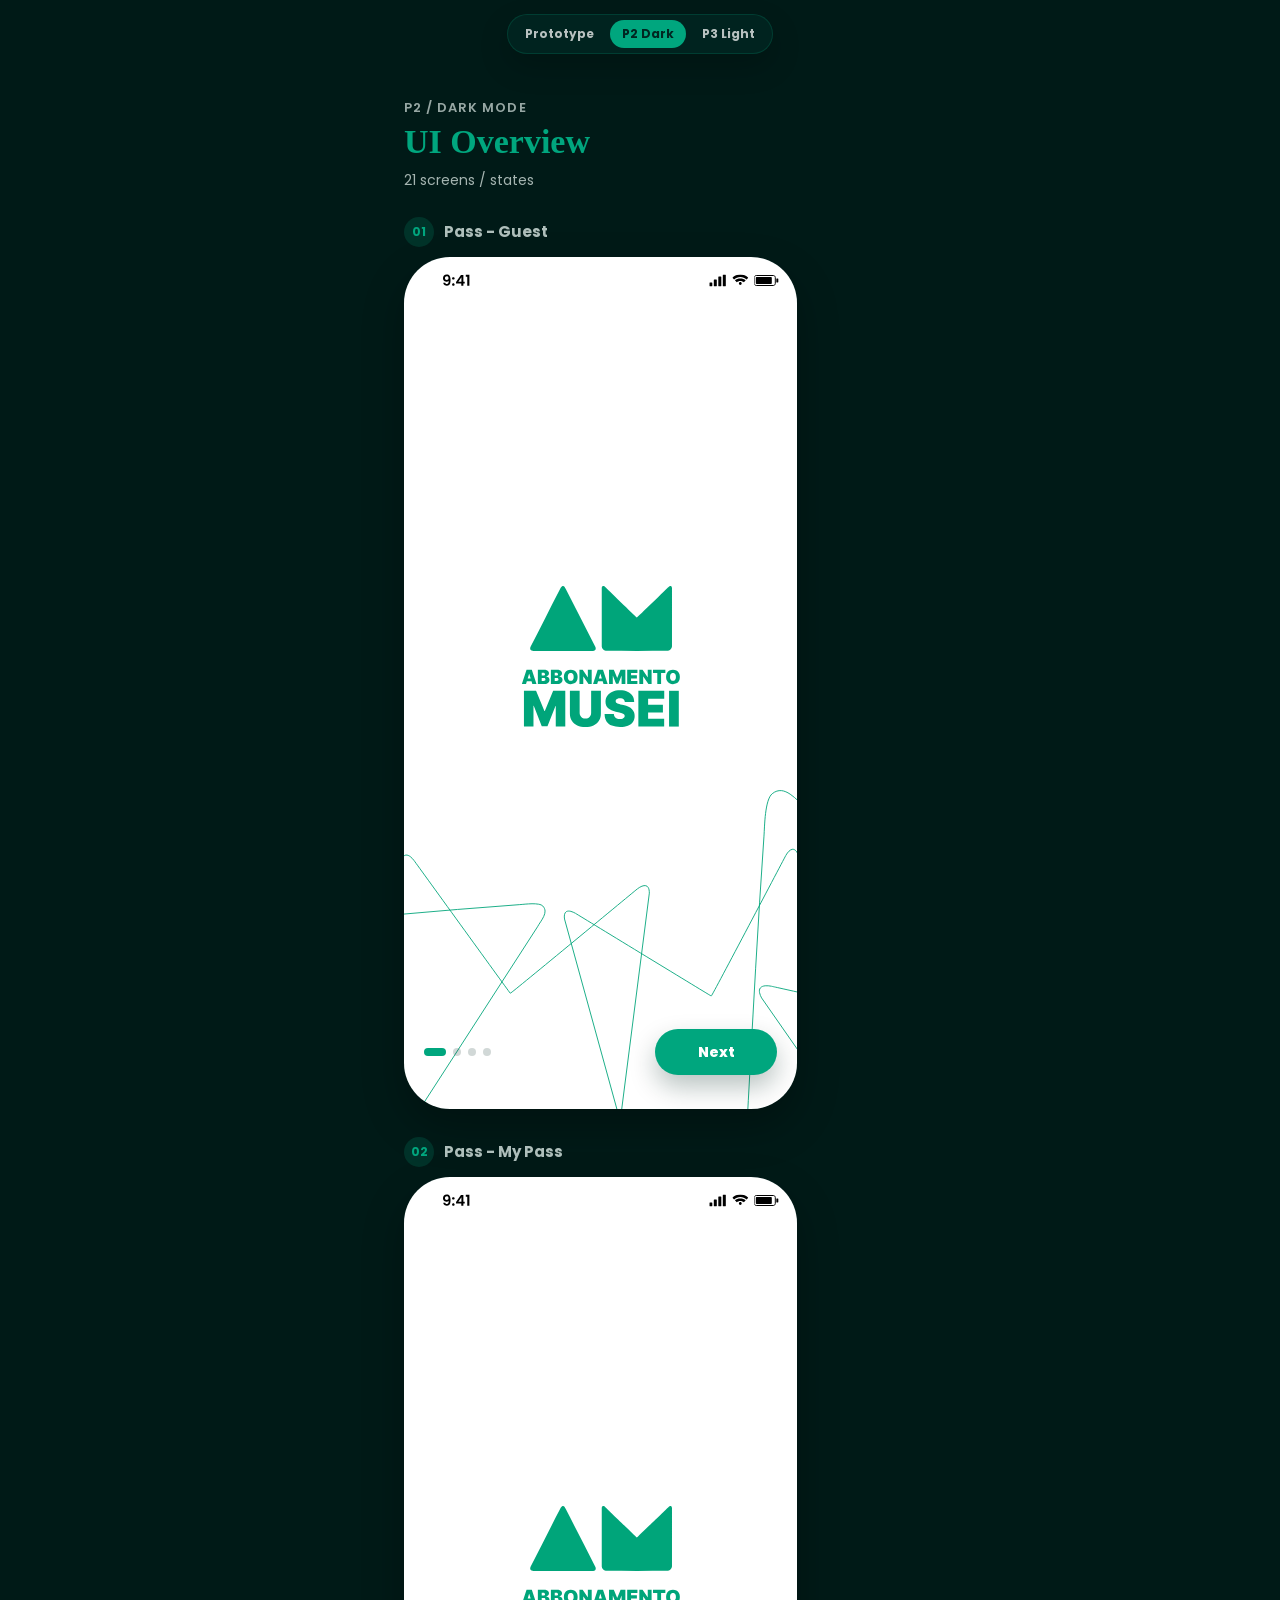
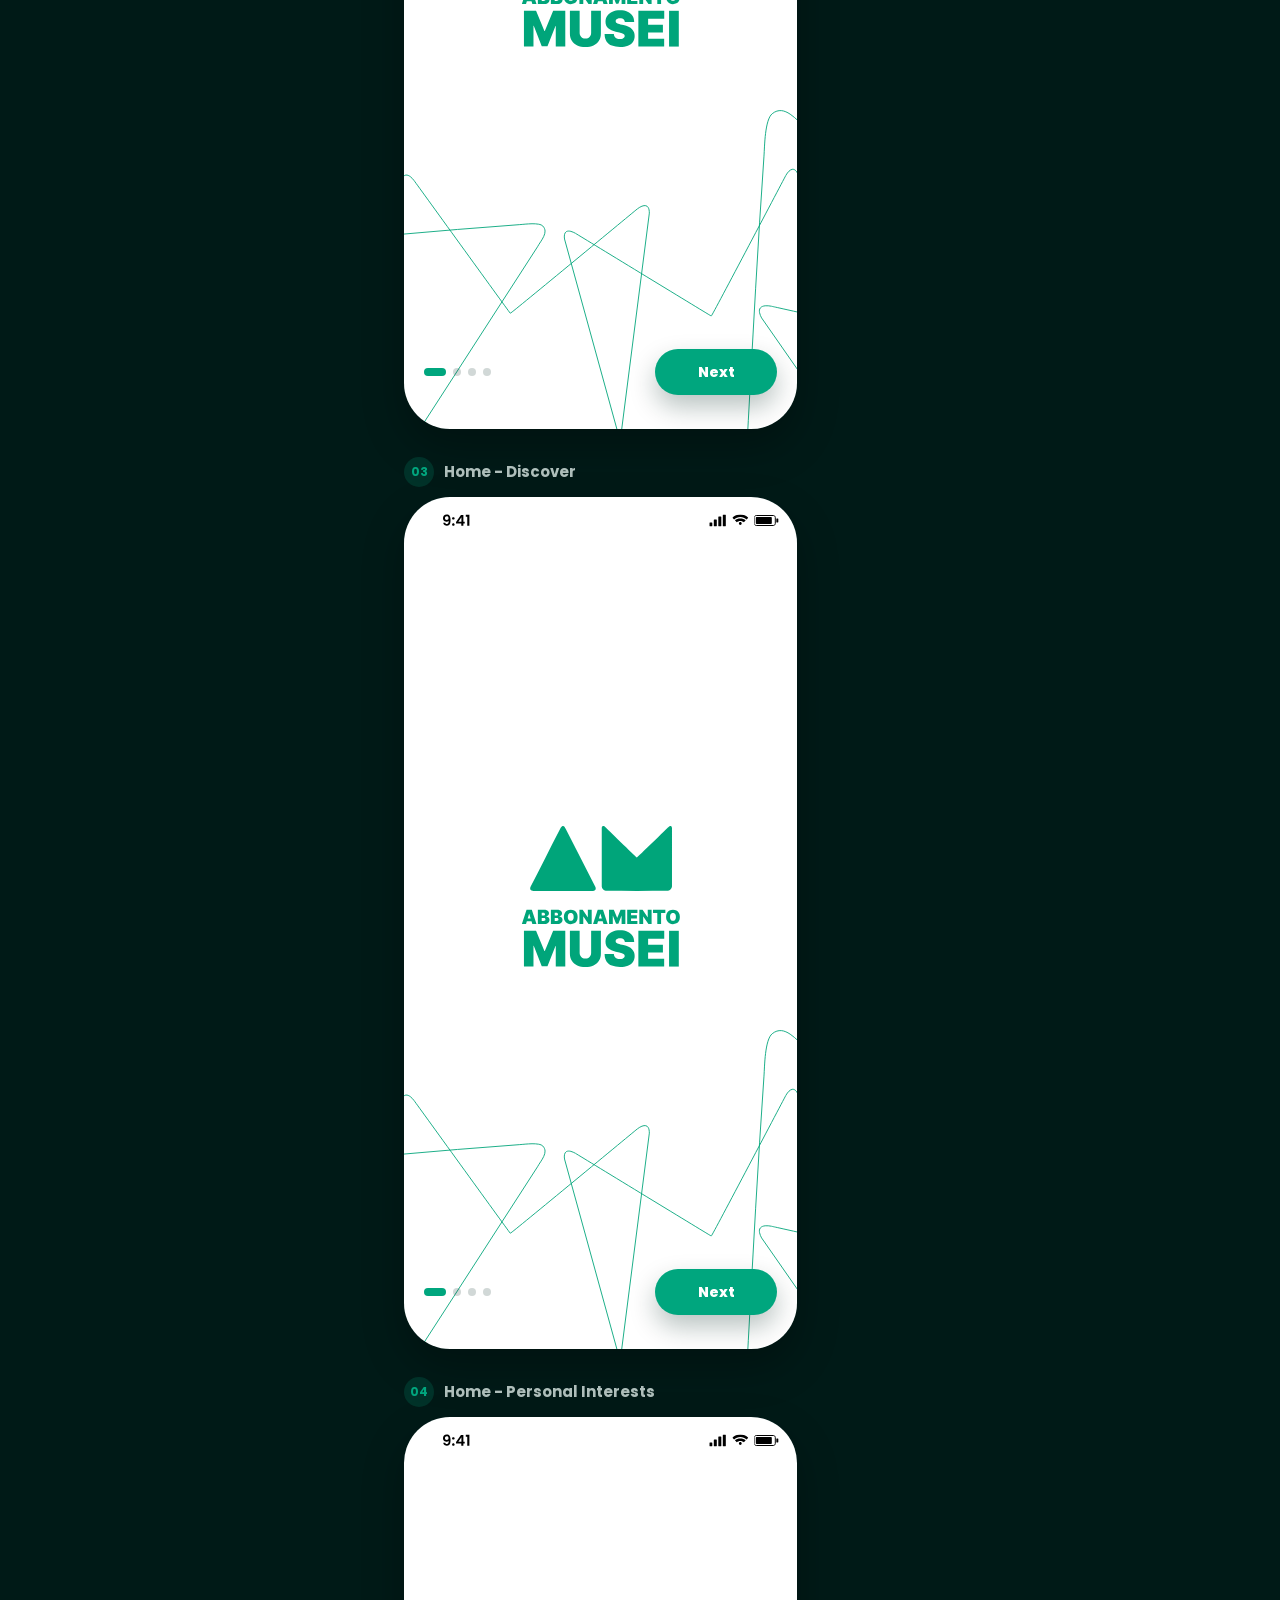
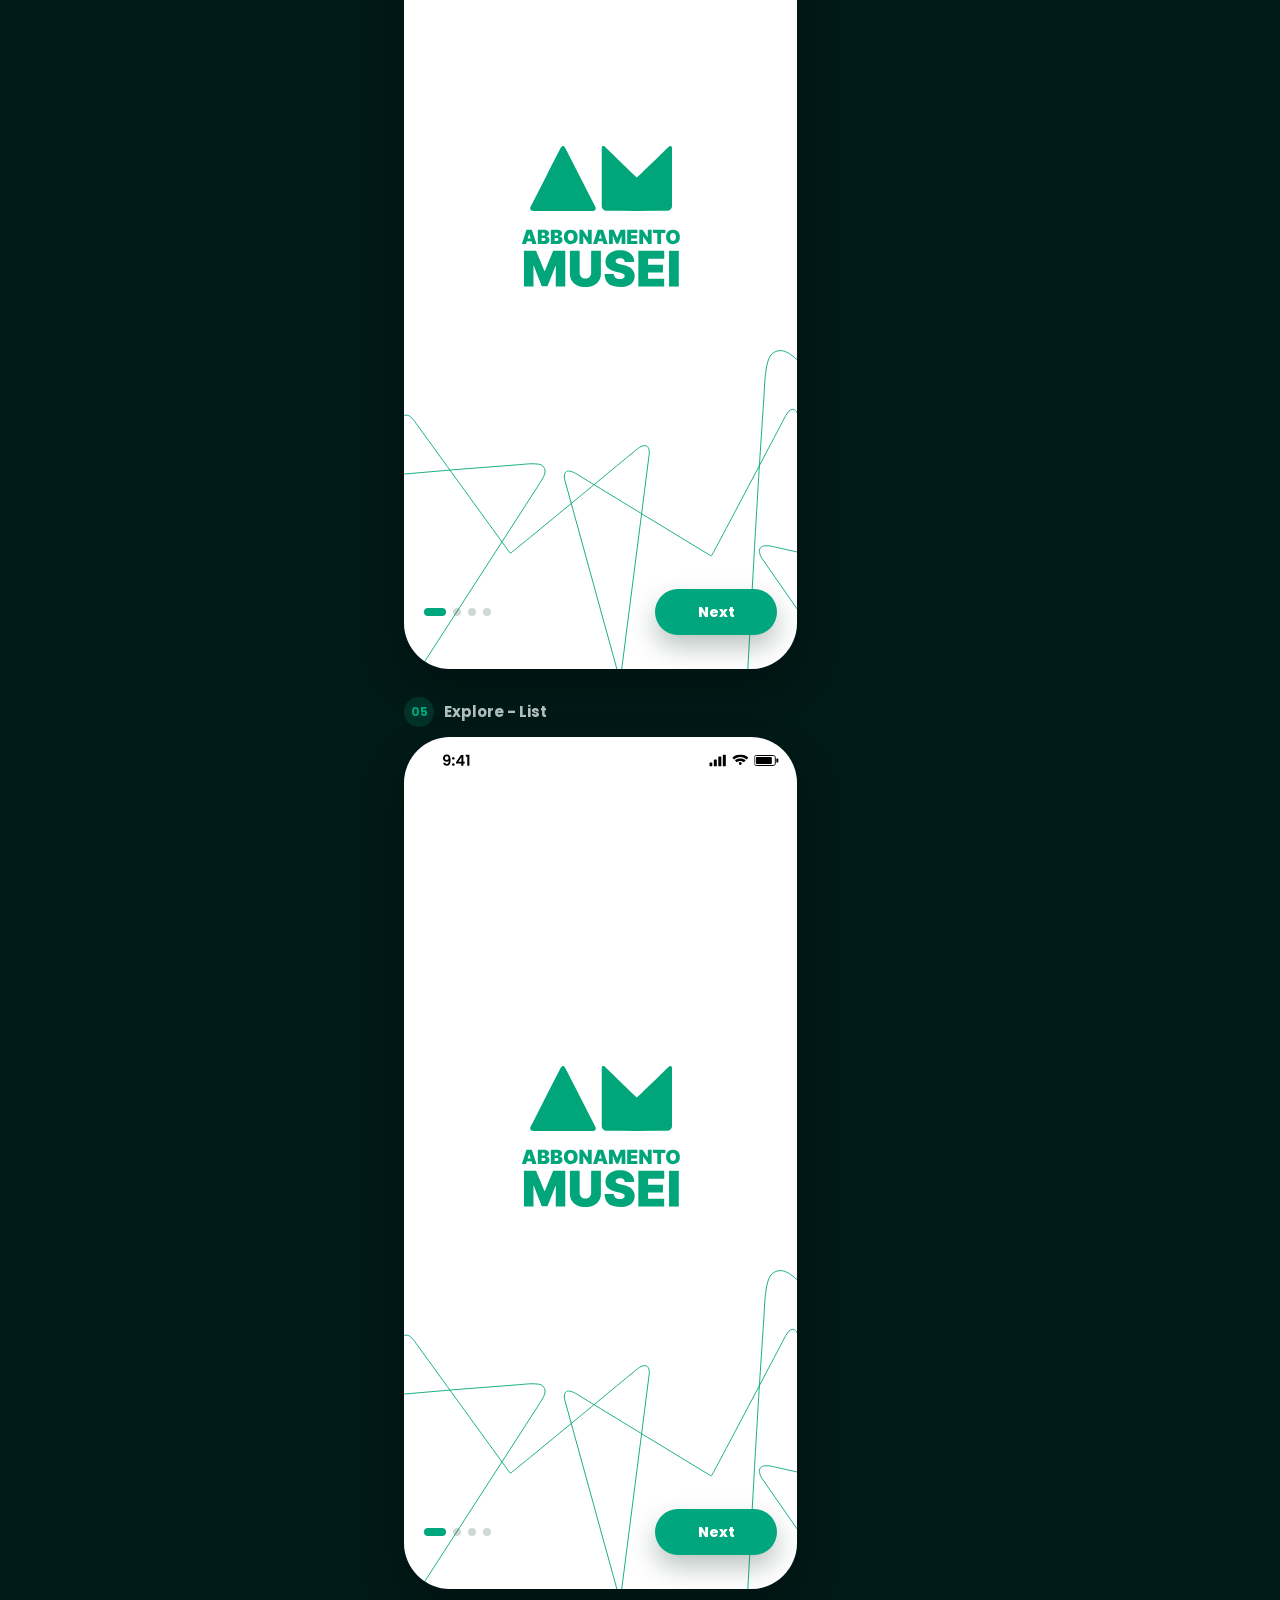
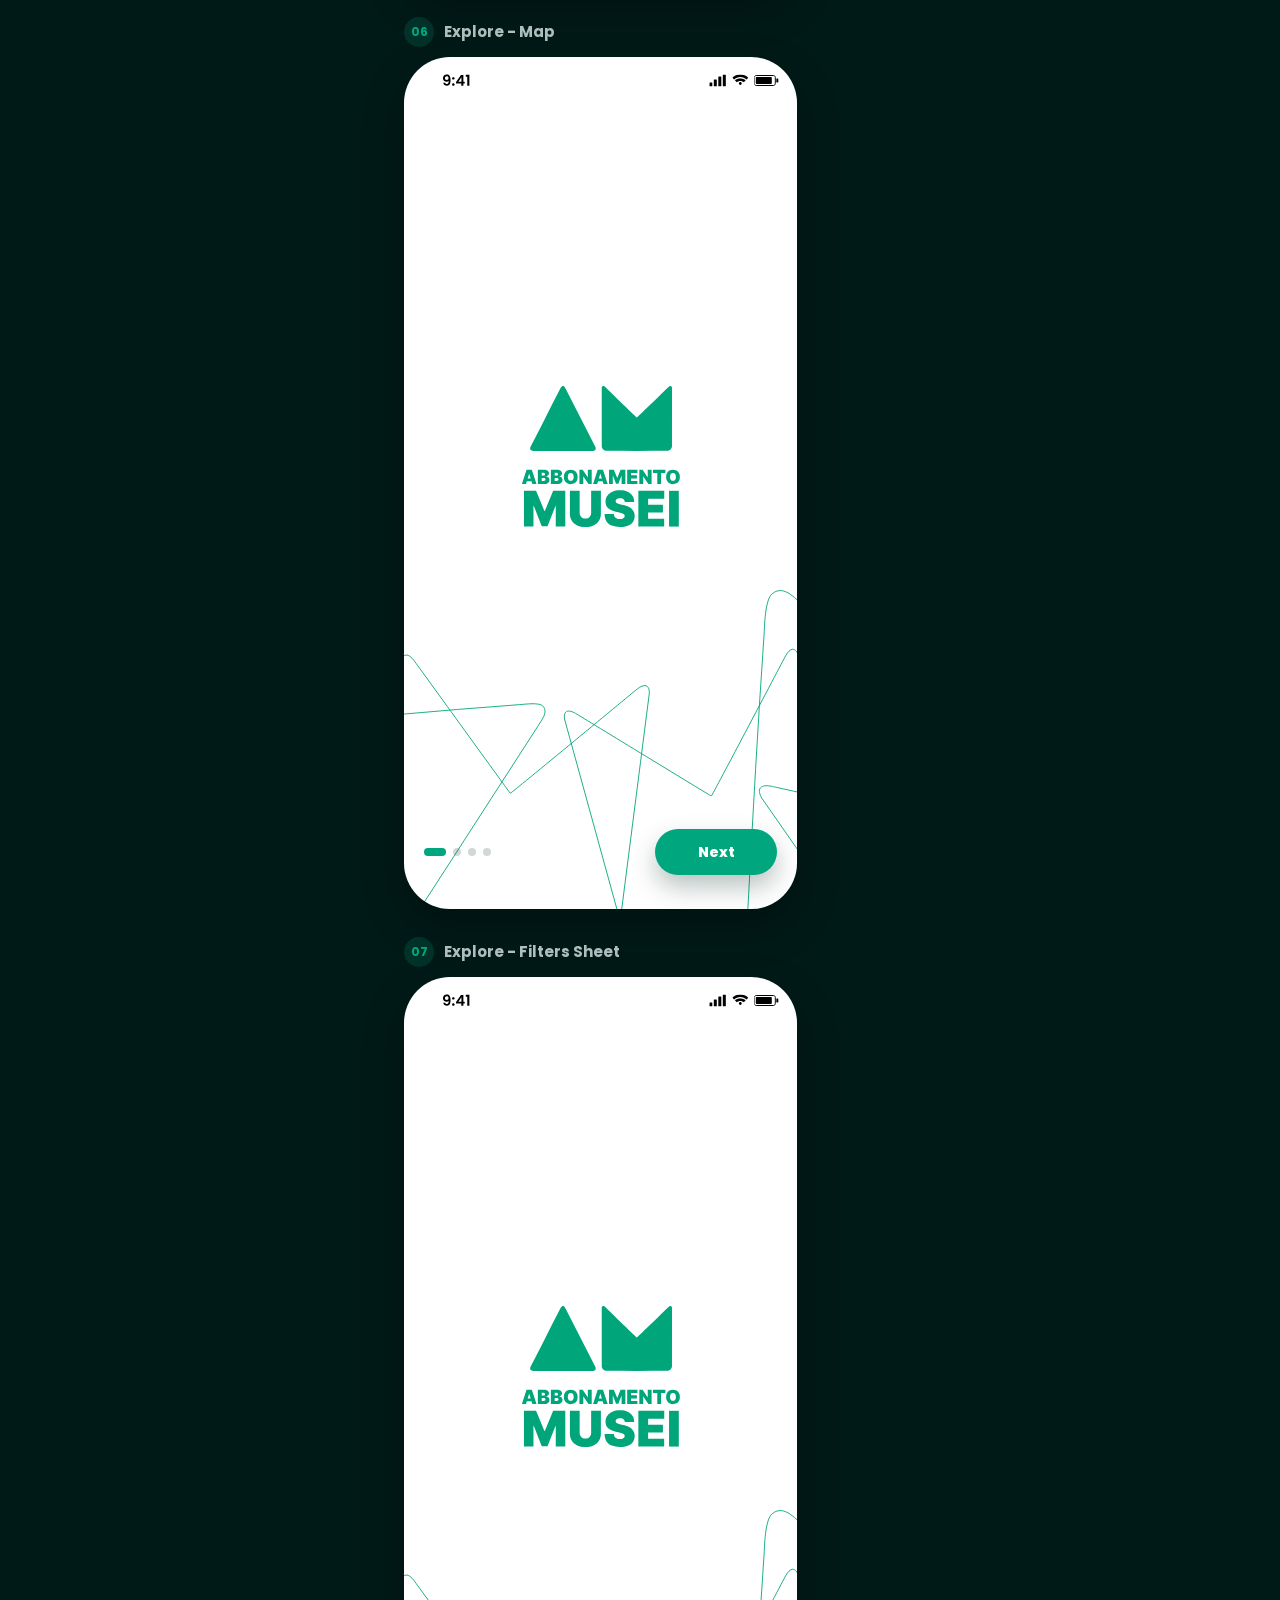
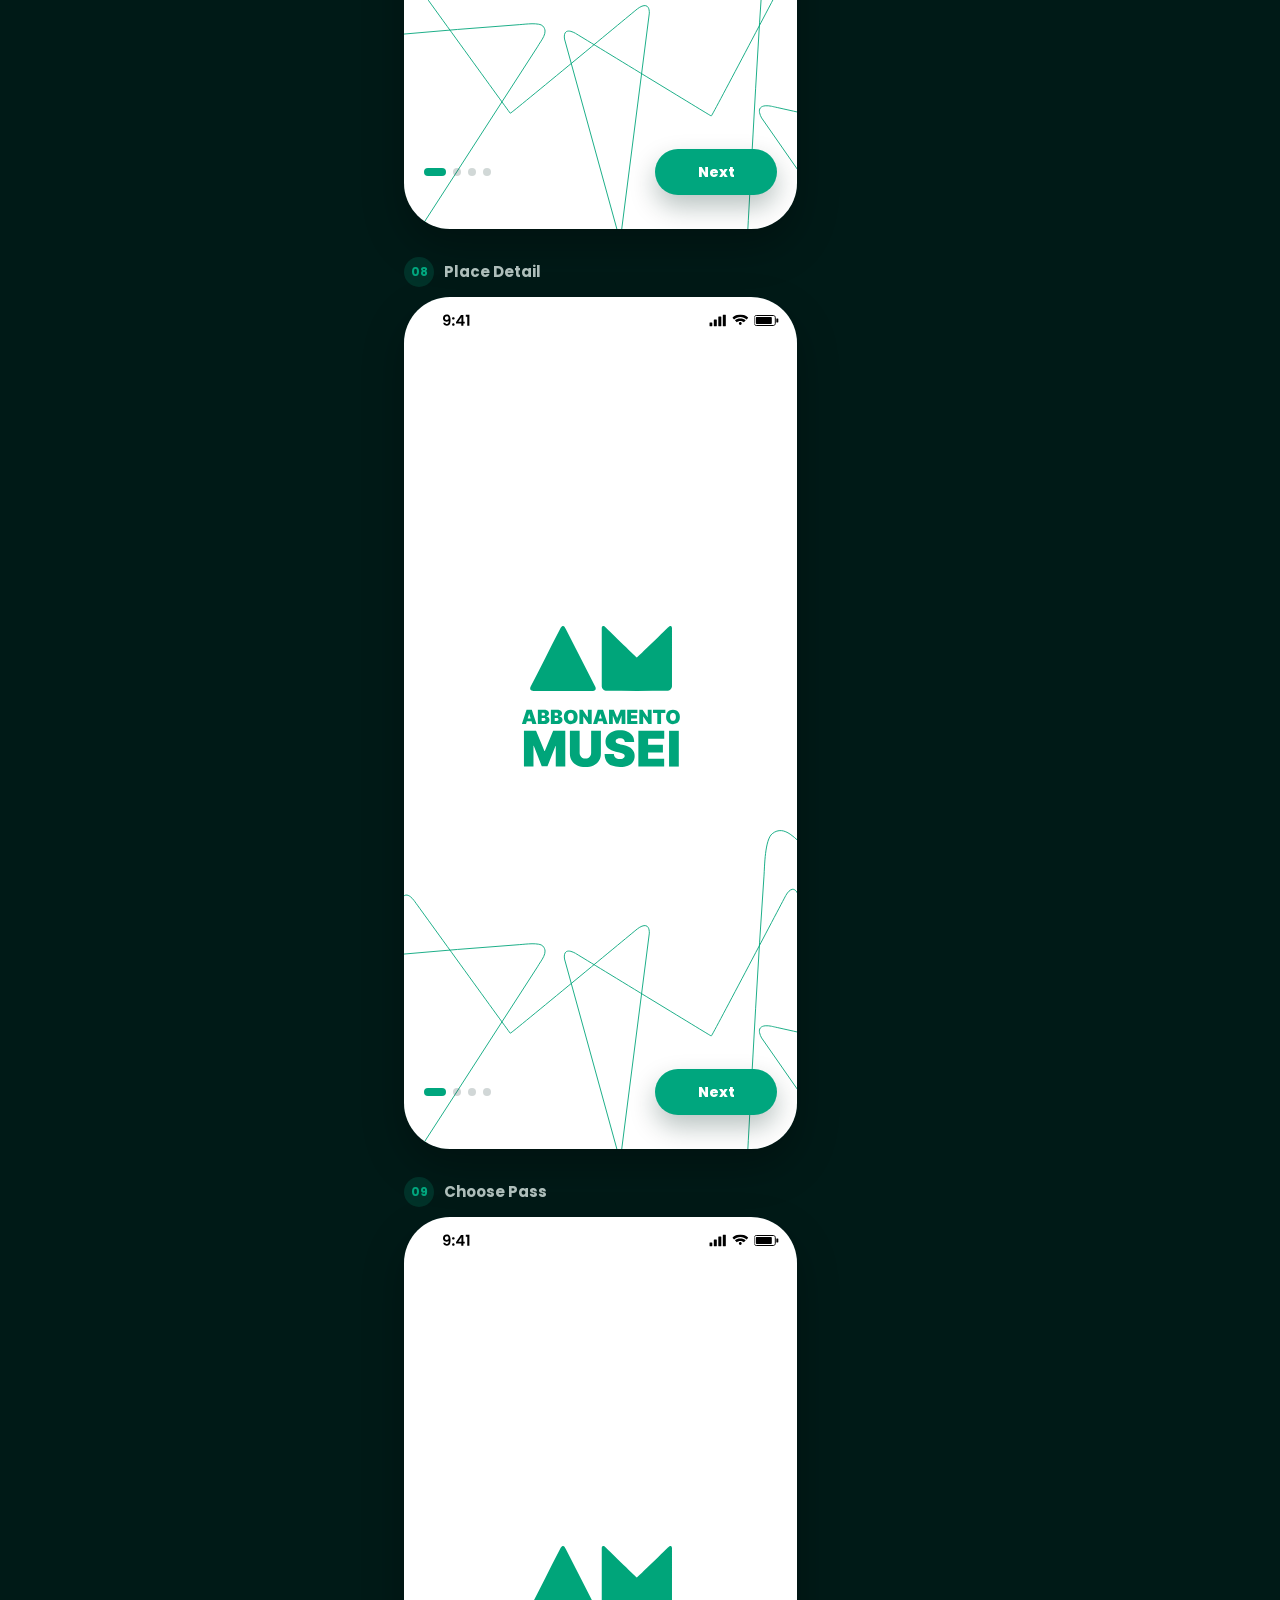
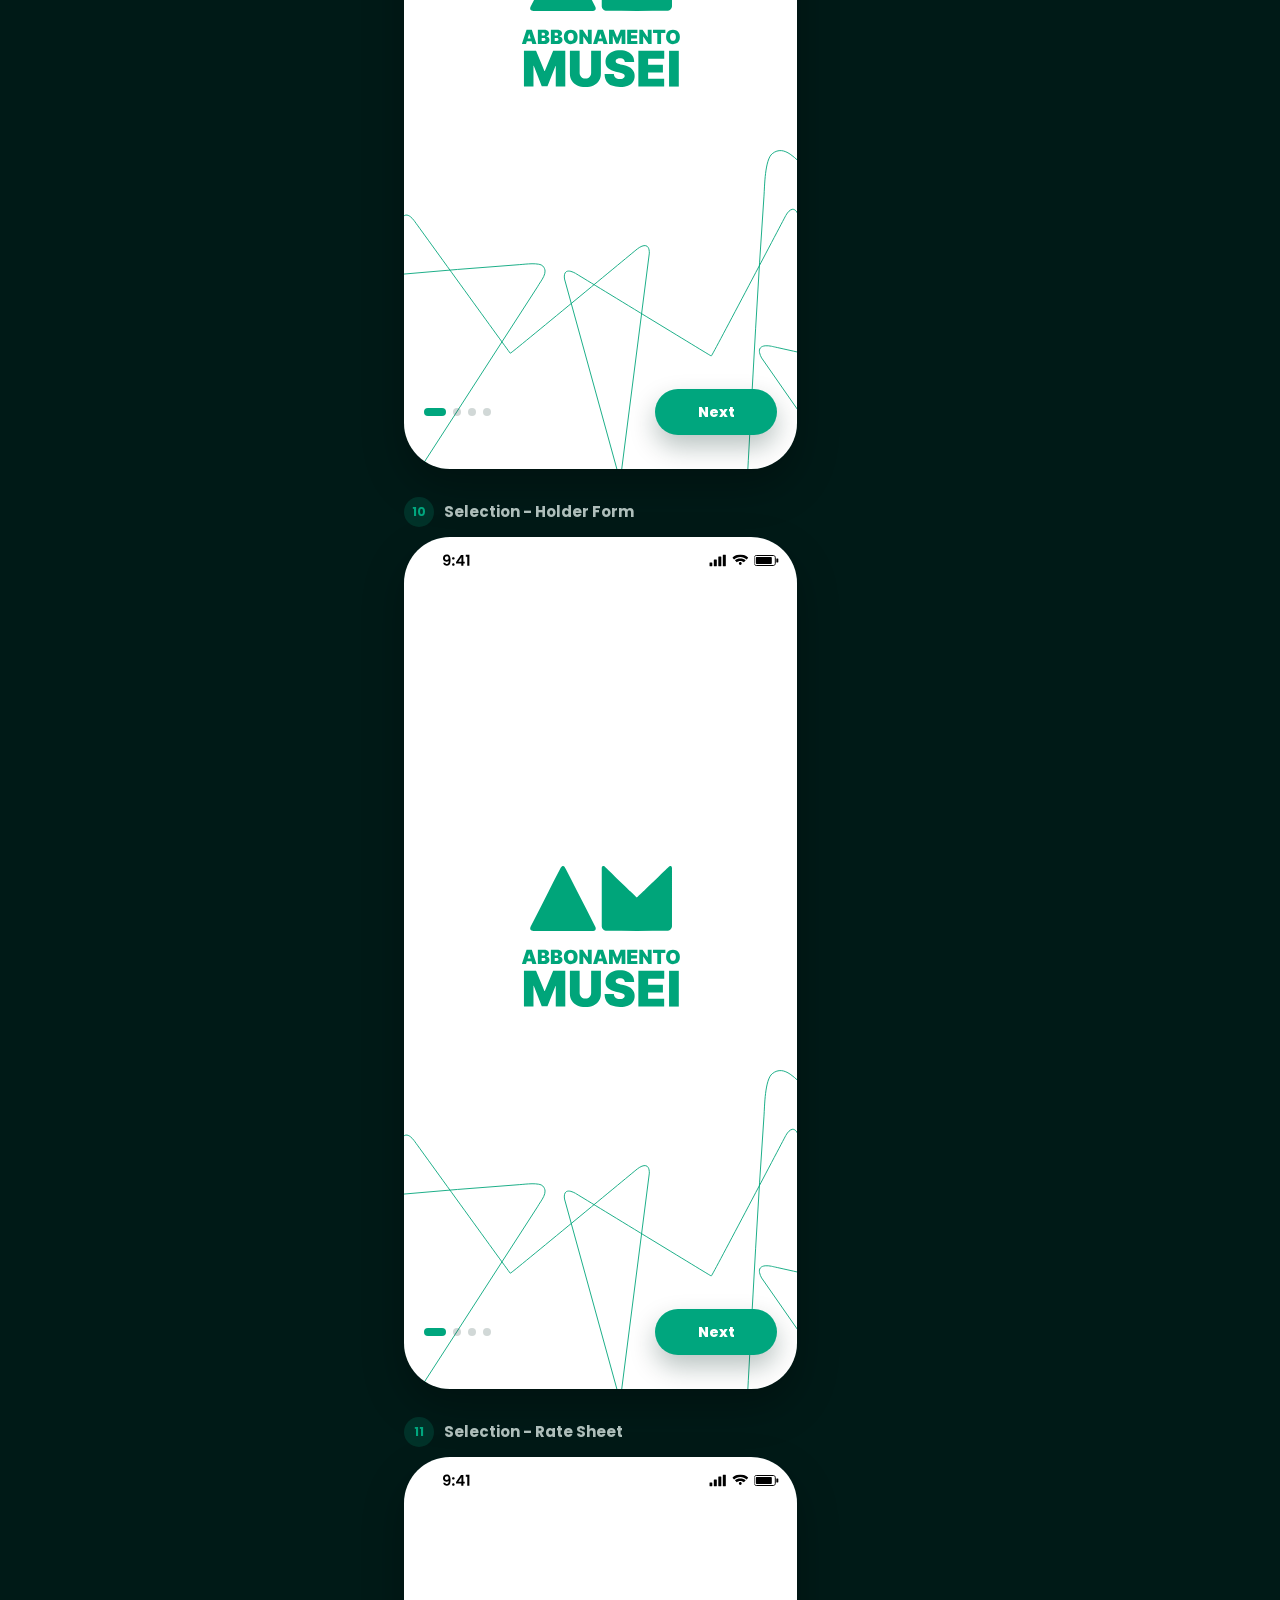
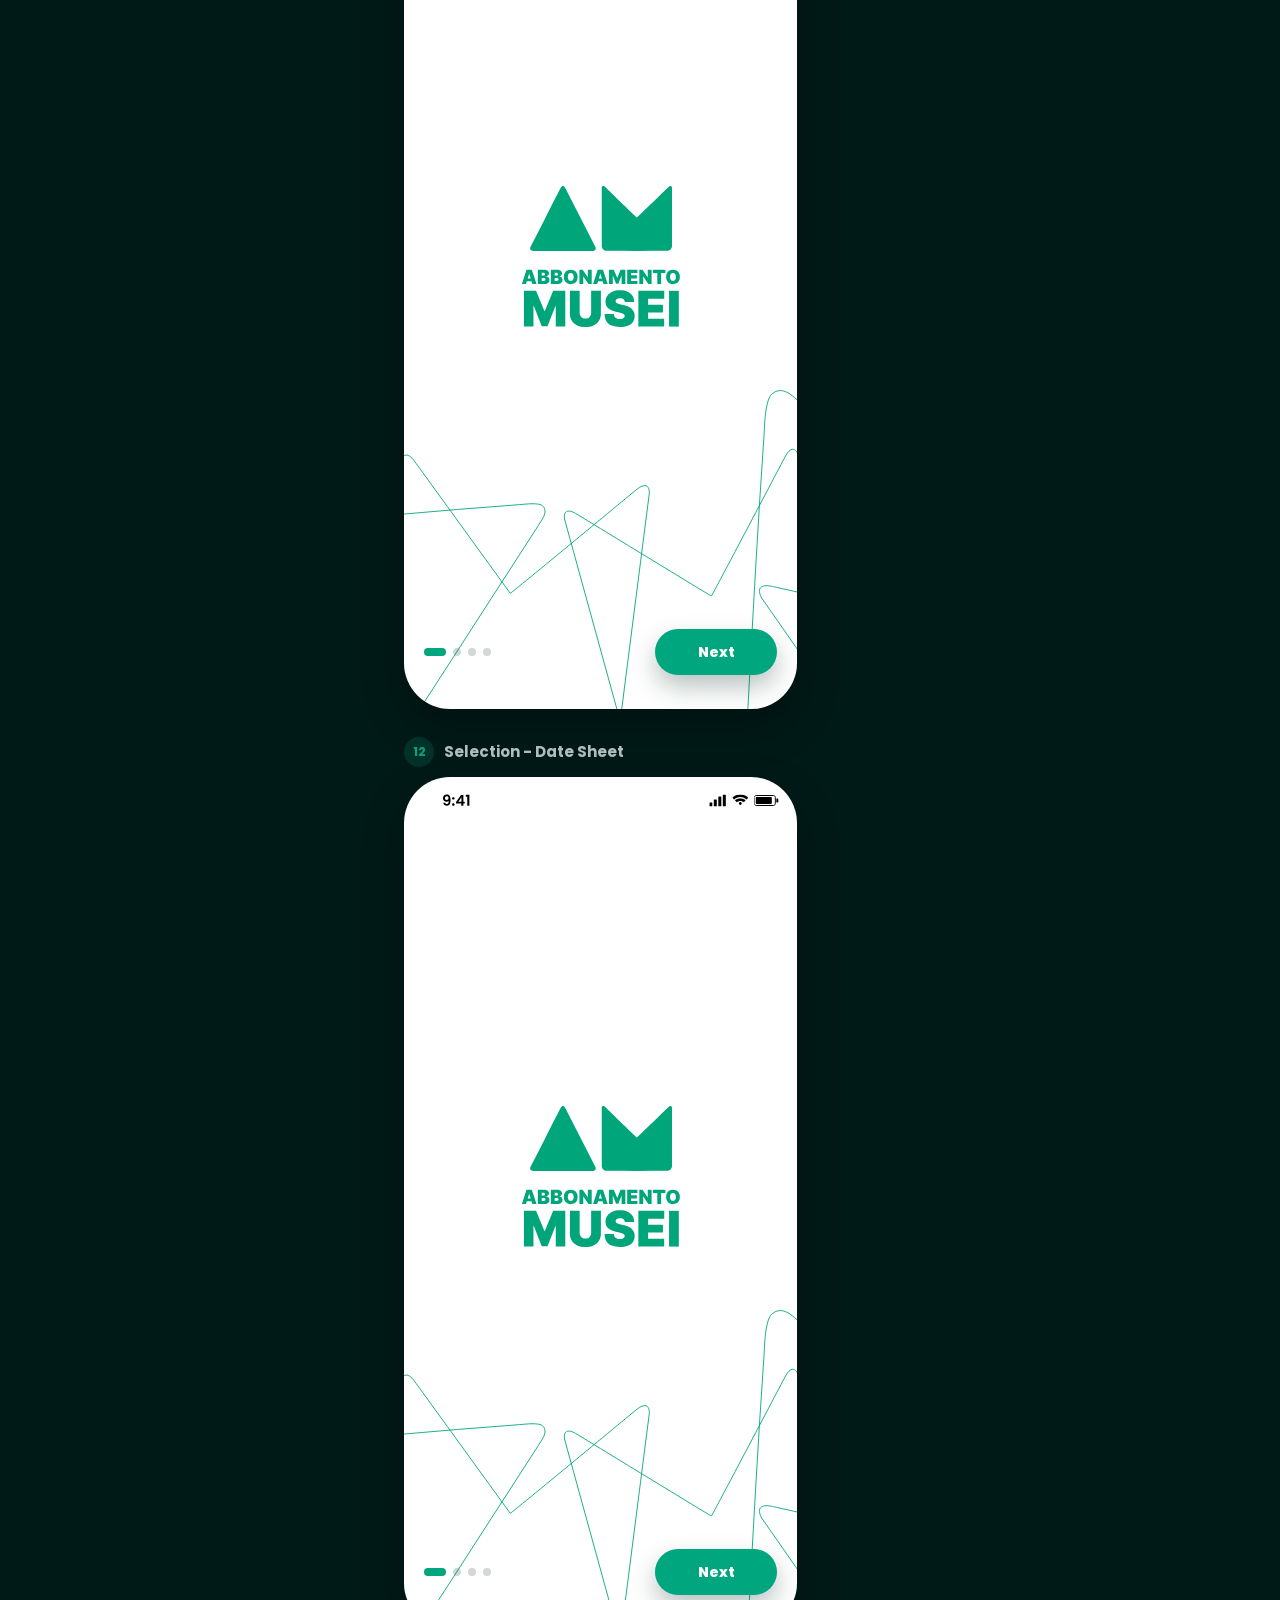
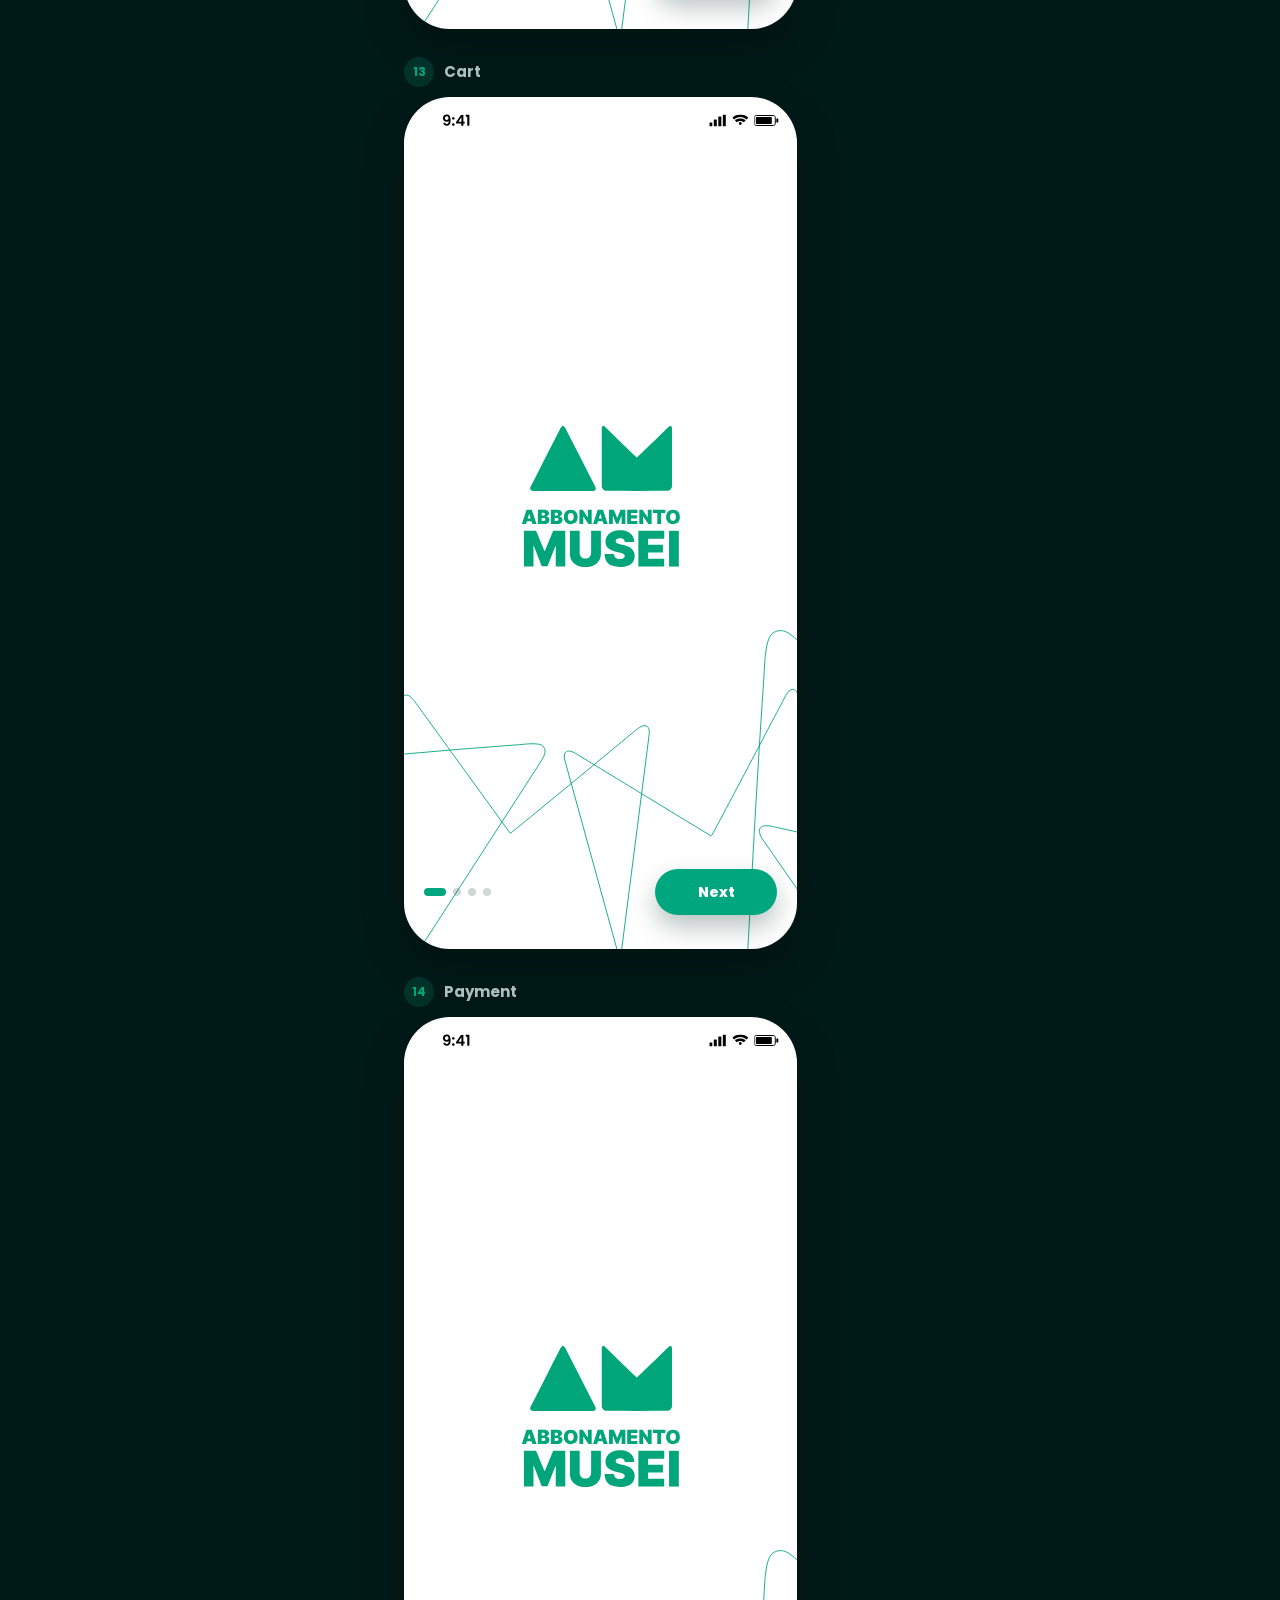
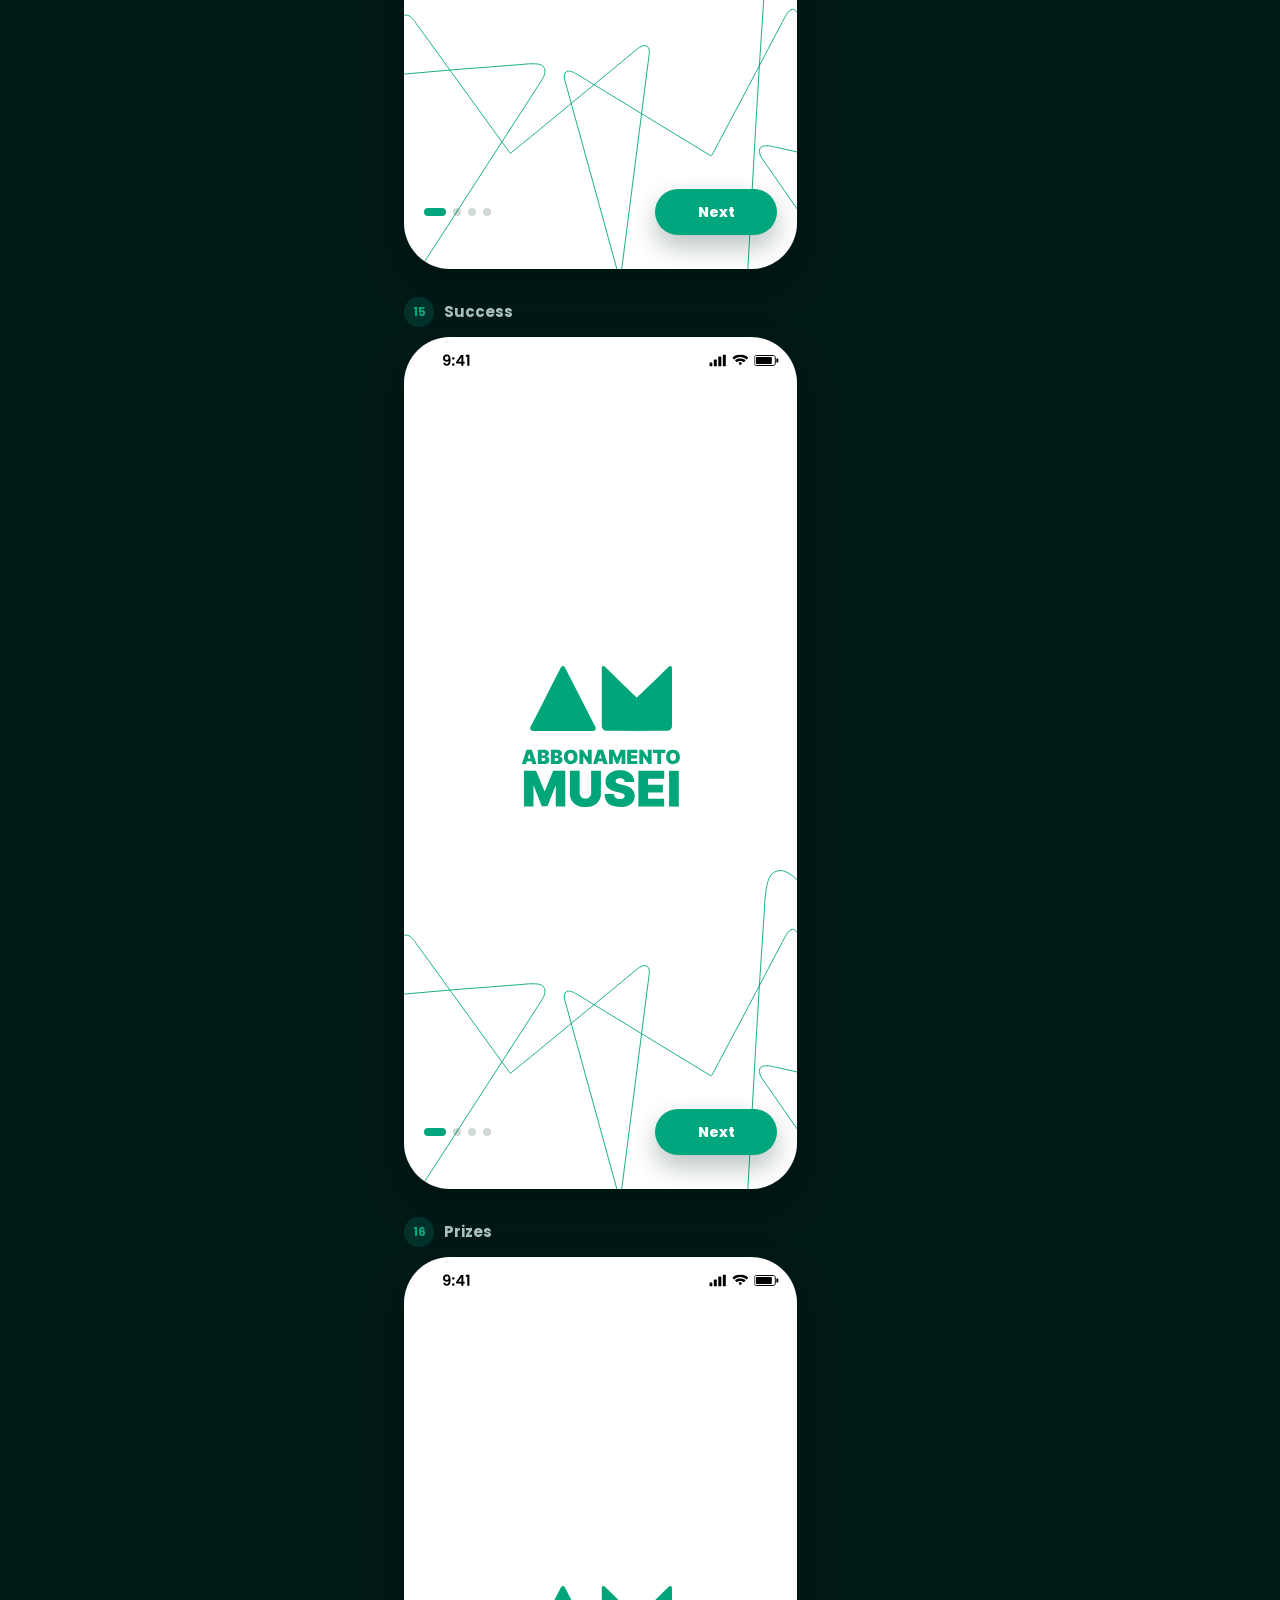
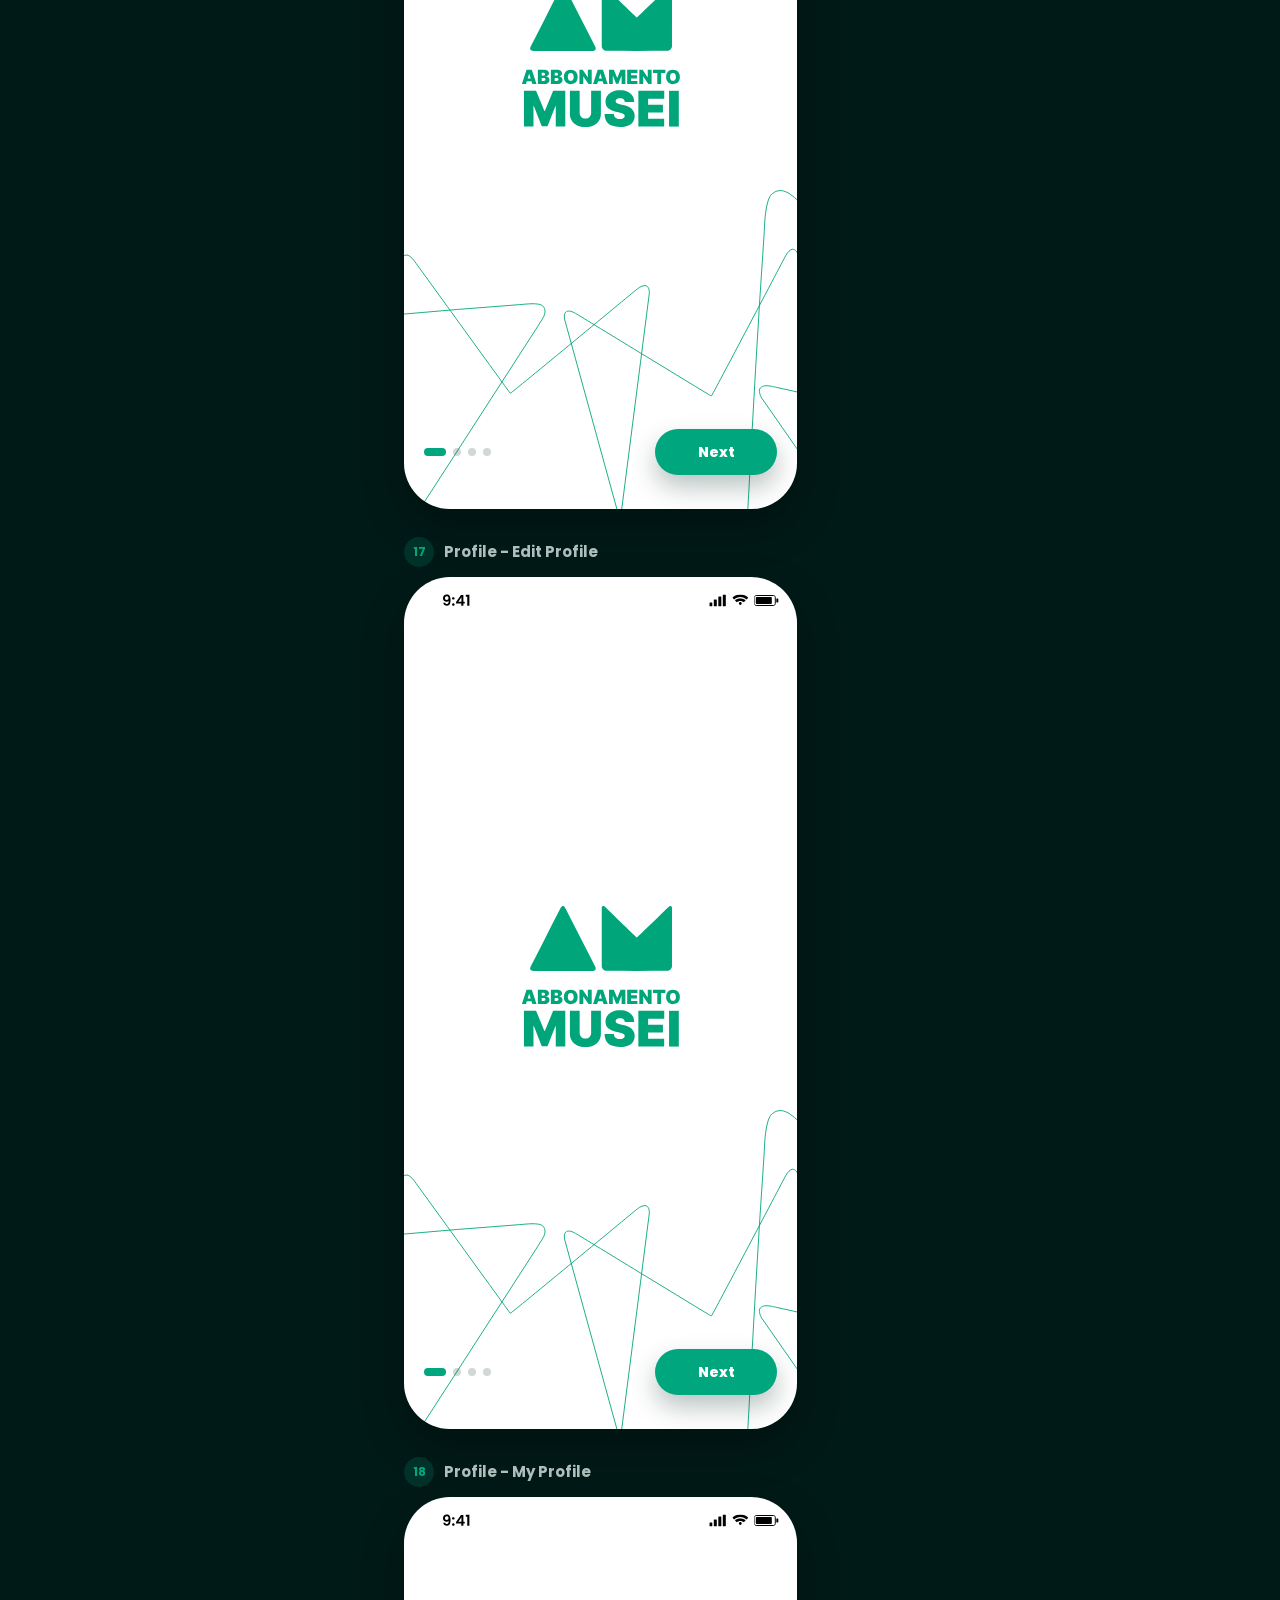
==== p2.html @ 672e9131 "Add Musei UI prototype" ====
<!DOCTYPE html>
<html lang="en">
<head>
  <meta charset="UTF-8" />
  <meta name="viewport" content="width=device-width, initial-scale=1.0" />
  <title>P2 - Dark Mode UI Overview</title>
  <link rel="preconnect" href="https://fonts.googleapis.com" />
  <link rel="preconnect" href="https://fonts.gstatic.com" crossorigin />
  <link href="https://fonts.googleapis.com/css2?family=Poppins:wght@400;500;600;700;800&display=swap" rel="stylesheet" />
  <link rel="stylesheet" href="page-switcher.css?v=20260618-switcher" />
  <style>
    * { box-sizing: border-box; }
    body {
      margin: 0;
      min-height: 100vh;
      background: #001a17;
      color: #f3fffb;
      font-family: 'Poppins', -apple-system, BlinkMacSystemFont, sans-serif;
    }
    .showcase-page {
      width: min(100%, 520px);
      margin: 0 auto;
      padding: 28px 24px 56px;
    }
    .showcase-header {
      margin-bottom: 26px;
    }
    .showcase-kicker {
      margin: 0 0 6px;
      color: rgba(243,255,251,0.62);
      font-size: 13px;
      font-weight: 600;
      letter-spacing: 0.08em;
      text-transform: uppercase;
    }
    h1 {
      margin: 0;
      font-family: 'Times New Roman', Times, serif;
      font-size: 34px;
      line-height: 1.05;
      color: #00a67e;
    }
    .showcase-meta {
      margin: 10px 0 0;
      color: rgba(243,255,251,0.68);
      font-size: 14px;
    }
    .showcase-list {
      display: grid;
      grid-template-columns: 1fr;
      gap: 28px;
    }
    .showcase-item {
      display: grid;
      gap: 10px;
    }
    .showcase-item-header {
      display: flex;
      align-items: center;
      gap: 10px;
      color: rgba(243,255,251,0.72);
    }
    .showcase-item-header span {
      width: 30px;
      height: 30px;
      border-radius: 999px;
      display: grid;
      place-items: center;
      background: rgba(0,166,126,0.18);
      color: #00a67e;
      font-size: 12px;
      font-weight: 700;
    }
    .showcase-item-header h2 {
      margin: 0;
      font-size: 15px;
      font-weight: 700;
    }
    iframe {
      width: 393px;
      height: 852px;
      border: 0;
      border-radius: 46px;
      overflow: hidden;
      background: #002621;
      box-shadow: 0 18px 42px rgba(0,0,0,0.28);
    }
  </style>
</head>
<body class="has-page-switcher" data-theme="dark">
  <nav class="page-switcher" aria-label="Page switcher">
    <a href="index.html?v=page-switcher">Prototype</a>
    <a class="is-active" href="p2.html?v=p2-p3-switcher">P2 Dark</a>
    <a href="p3.html?v=p2-p3-switcher">P3 Light</a>
  </nav>
  <main class="showcase-page">
    <header class="showcase-header">
      <p class="showcase-kicker">P2 / <span id="showcaseTheme">Dark Mode</span></p>
      <h1>UI Overview</h1>
      <p class="showcase-meta" id="showcaseCount"></p>
    </header>
    <section class="showcase-list" id="showcaseList"></section>
  </main>
  <script src="showcase.js?v=20260618-p2-p3"></script>
</body>
</html>
---- page-switcher.css ----
.page-switcher {
  position: fixed;
  top: 14px;
  left: 50%;
  z-index: 9999;
  display: flex;
  gap: 4px;
  padding: 5px;
  border: 1px solid rgba(0,166,126,0.2);
  border-radius: 999px;
  background: rgba(0,38,33,0.82);
  box-shadow: 0 12px 30px rgba(0,0,0,0.2);
  transform: translateX(-50%);
  backdrop-filter: blur(18px);
}

.page-switcher a {
  min-width: 76px;
  padding: 8px 12px;
  border-radius: 999px;
  color: rgba(255,255,255,0.72);
  font: 700 12px/1 'Poppins', -apple-system, BlinkMacSystemFont, sans-serif;
  text-align: center;
  text-decoration: none;
  white-space: nowrap;
}

.page-switcher a:hover,
.page-switcher a.is-active {
  background: #00a67e;
  color: #002621;
}

.page-switcher--light {
  border-color: rgba(0,38,33,0.1);
  background: rgba(255,255,255,0.86);
  box-shadow: 0 12px 30px rgba(0,38,33,0.14);
}

.page-switcher--light a {
  color: rgba(0,38,33,0.62);
}

.page-switcher--light a:hover,
.page-switcher--light a.is-active {
  background: #00a67e;
  color: #002621;
}

body.has-page-switcher {
  padding-top: 70px;
}

body.showcase-frame .page-switcher {
  display: none;
}

body.showcase-frame.has-page-switcher {
  padding-top: 0 !important;
}
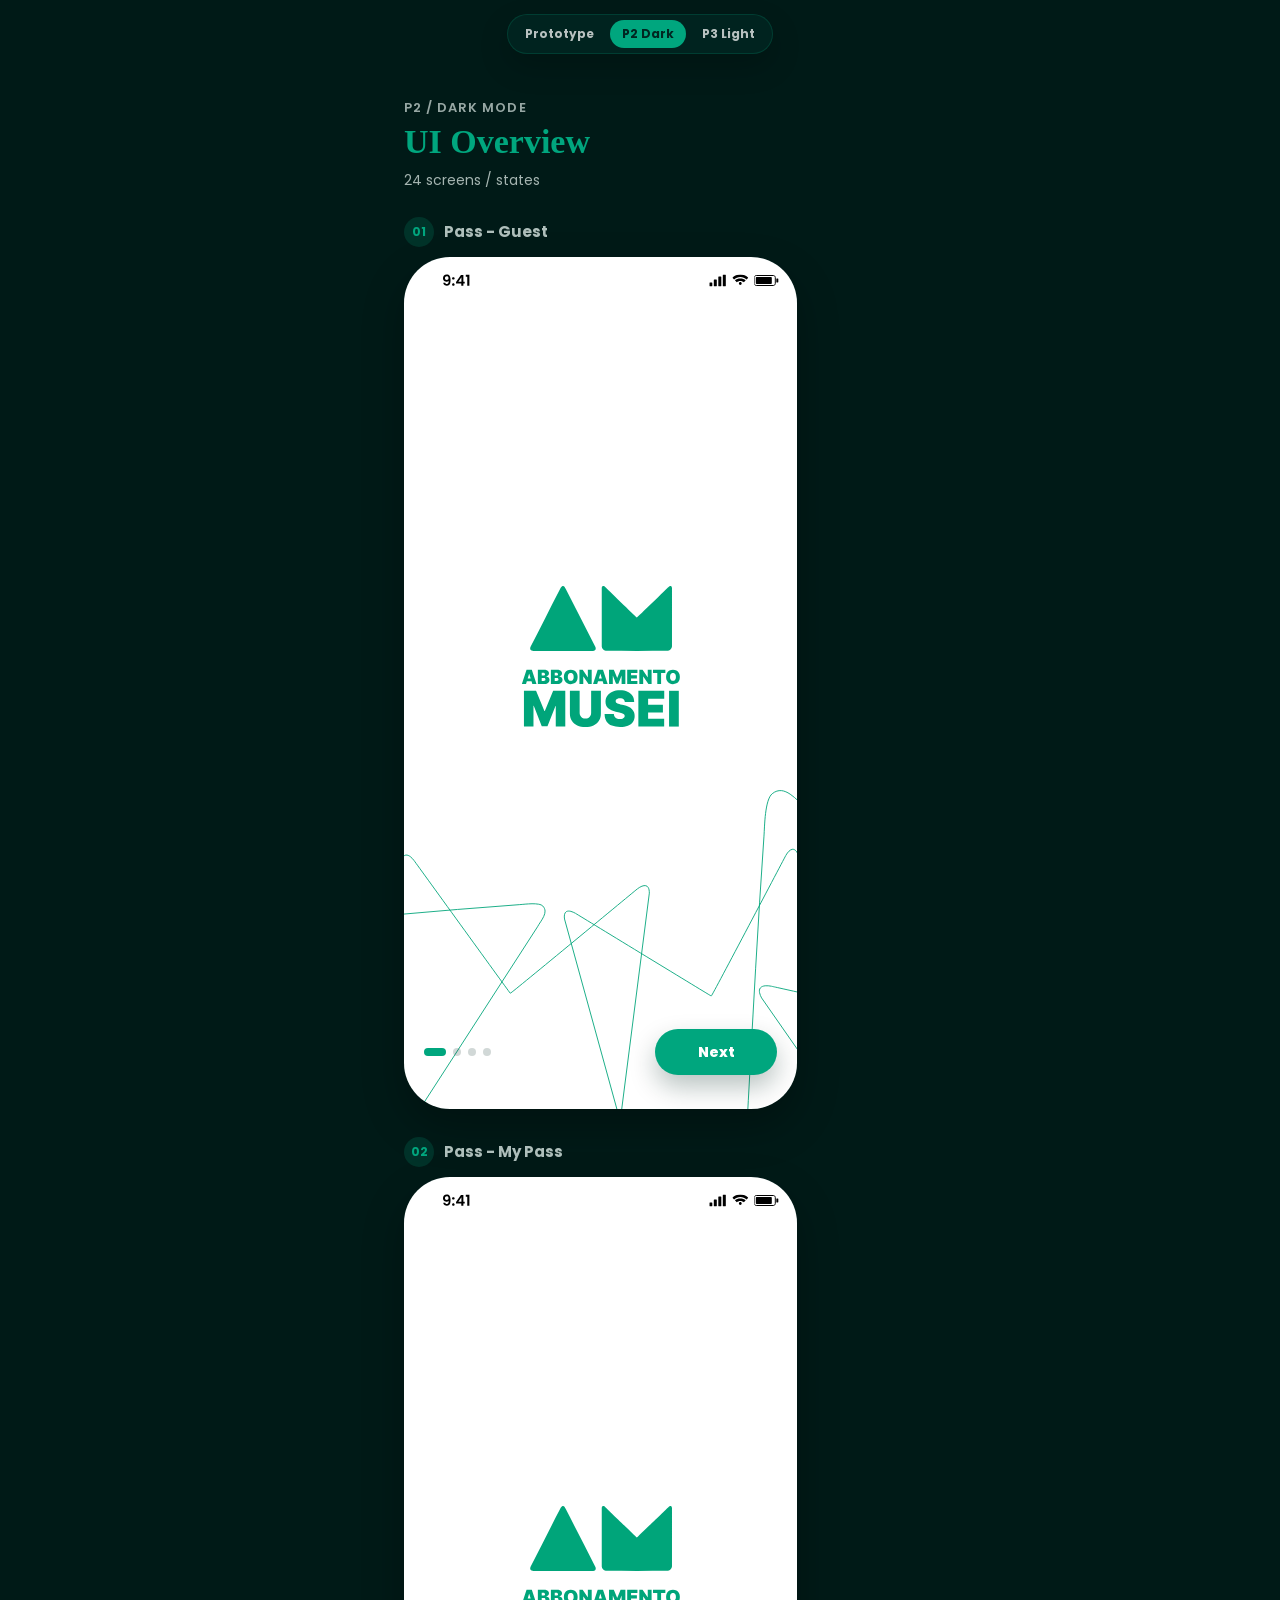
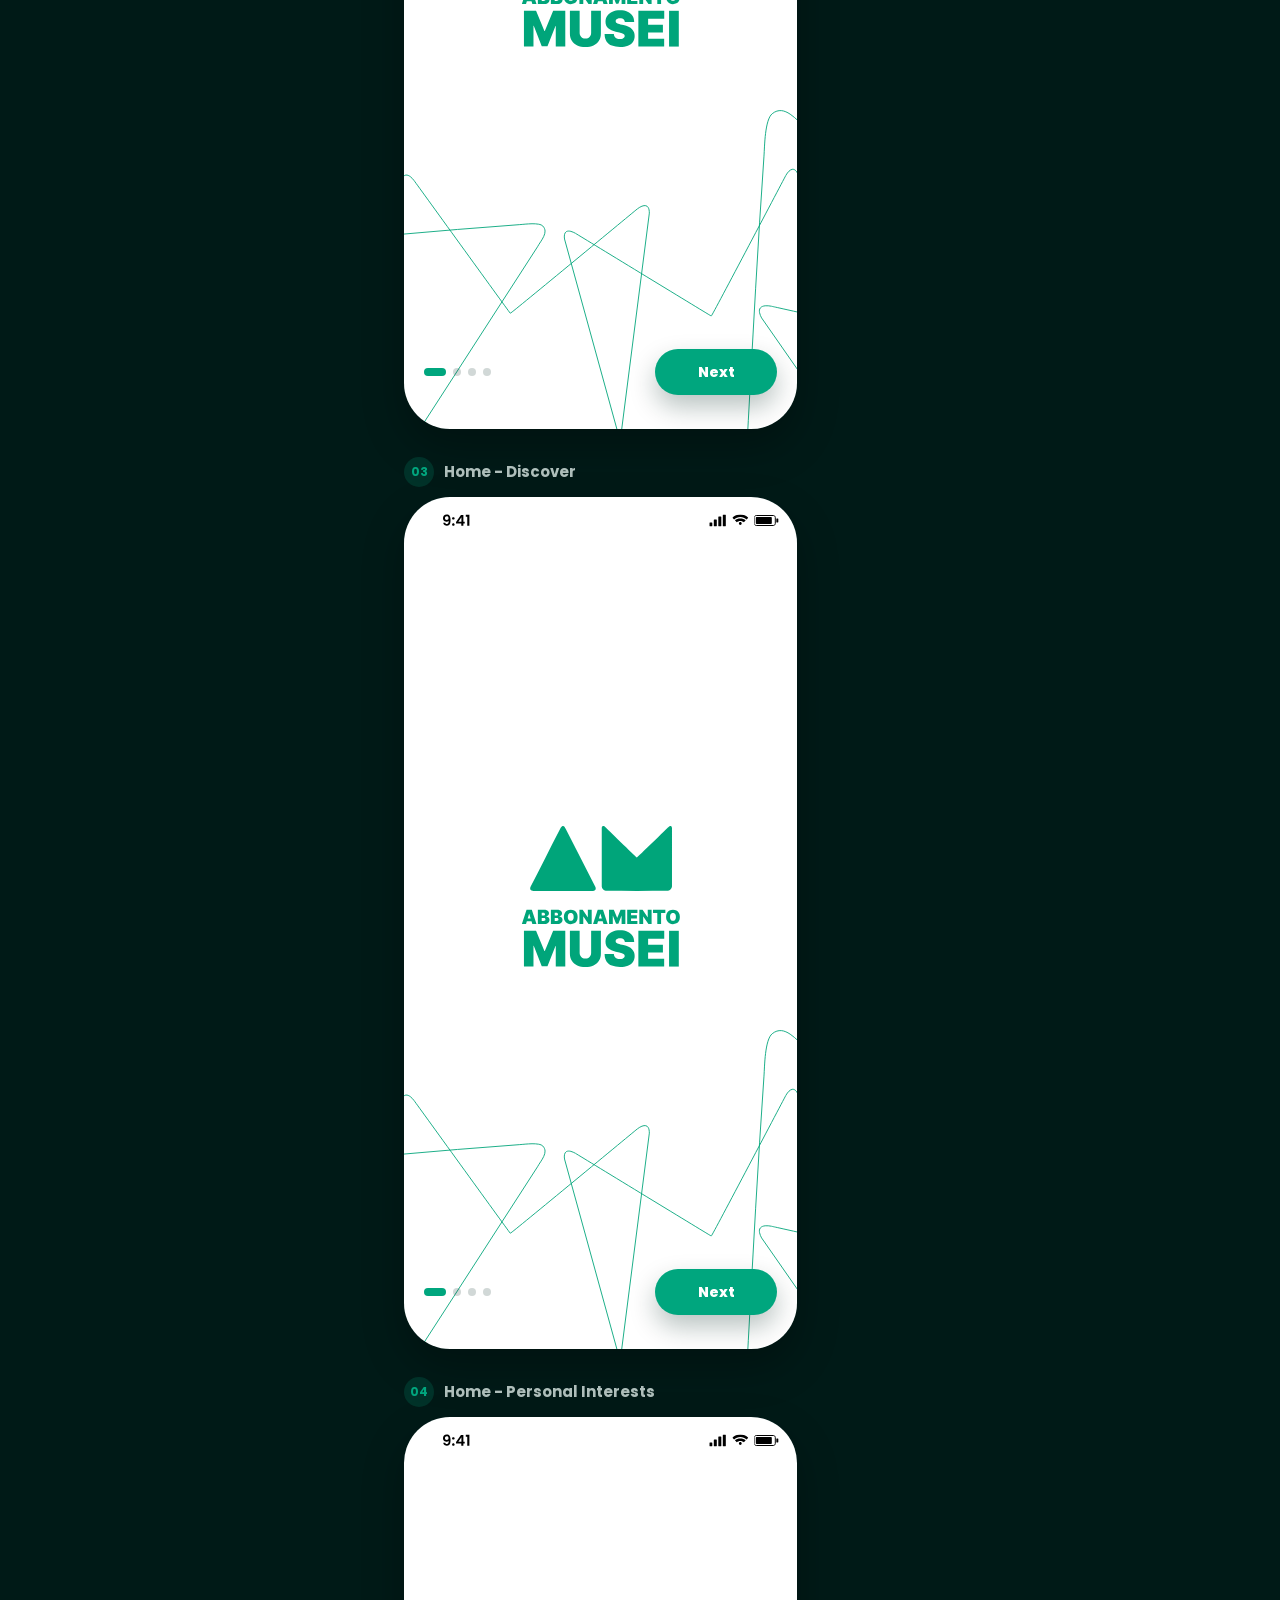
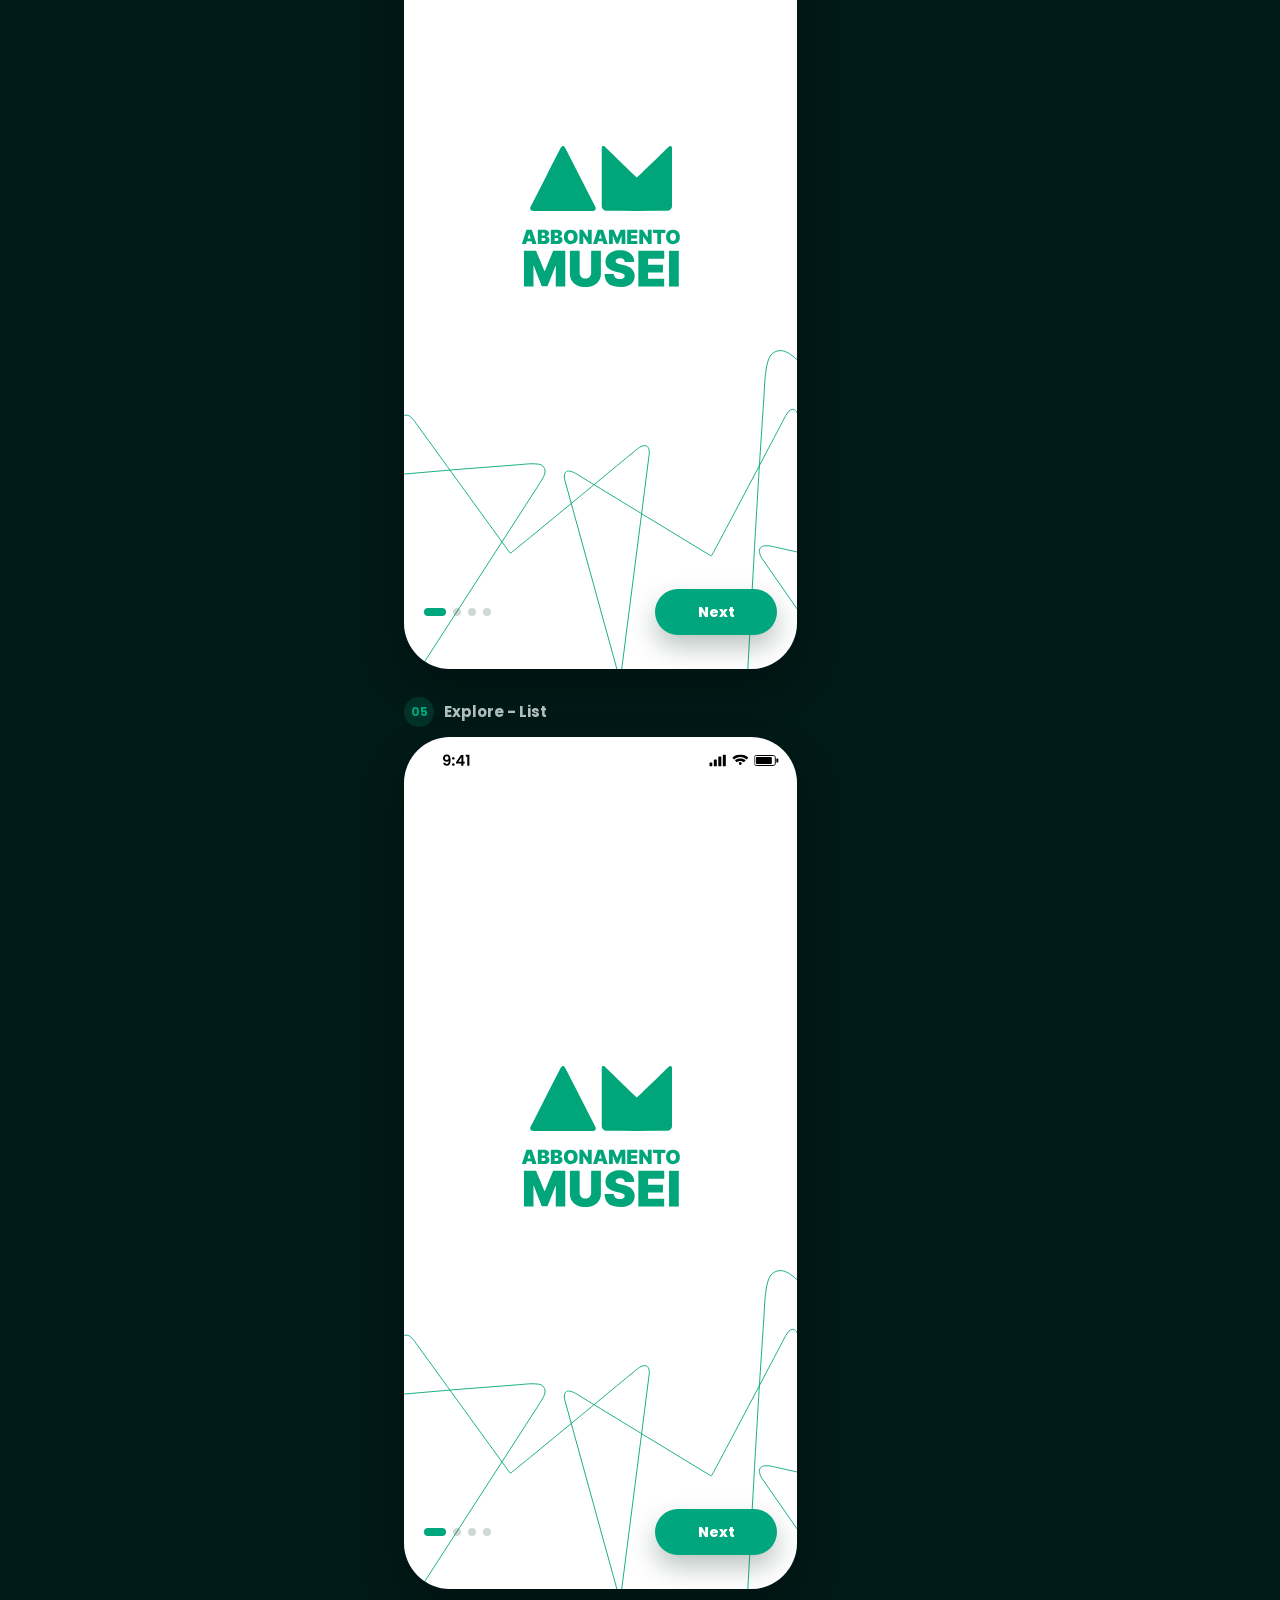
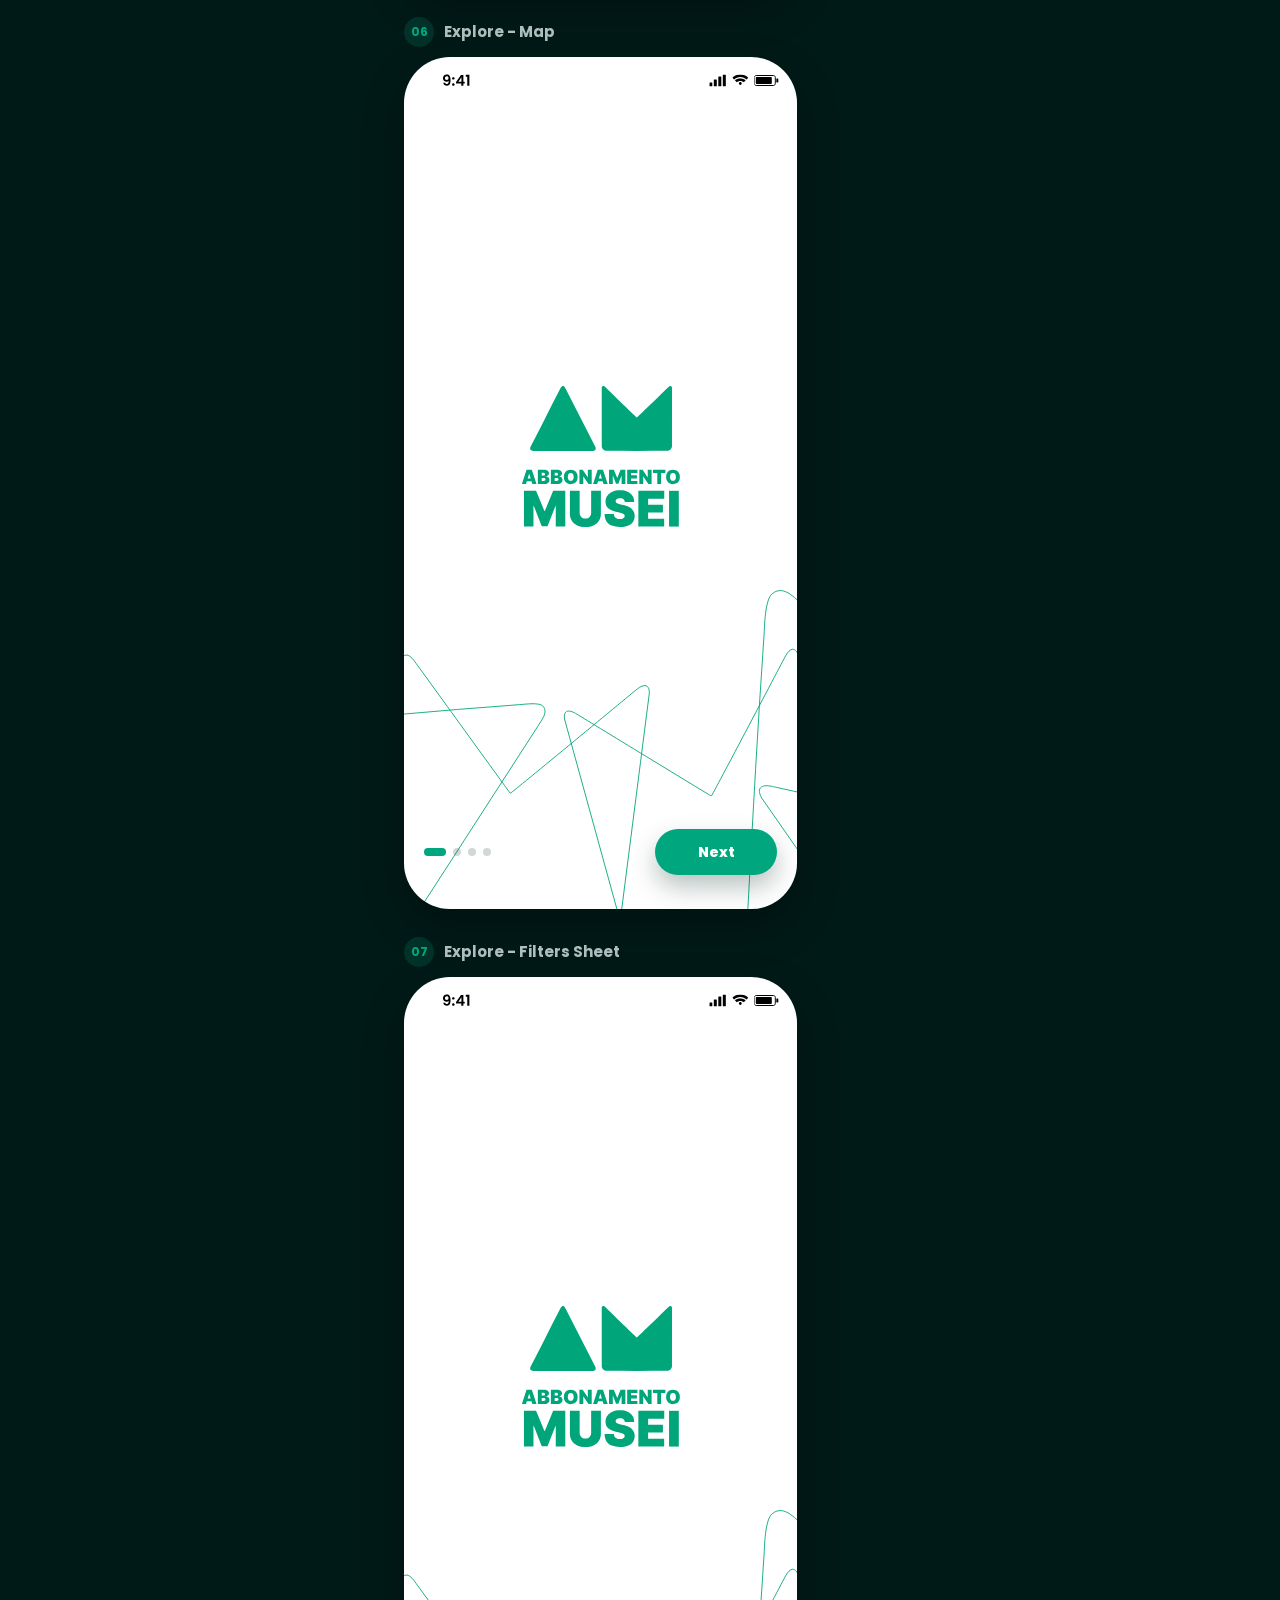
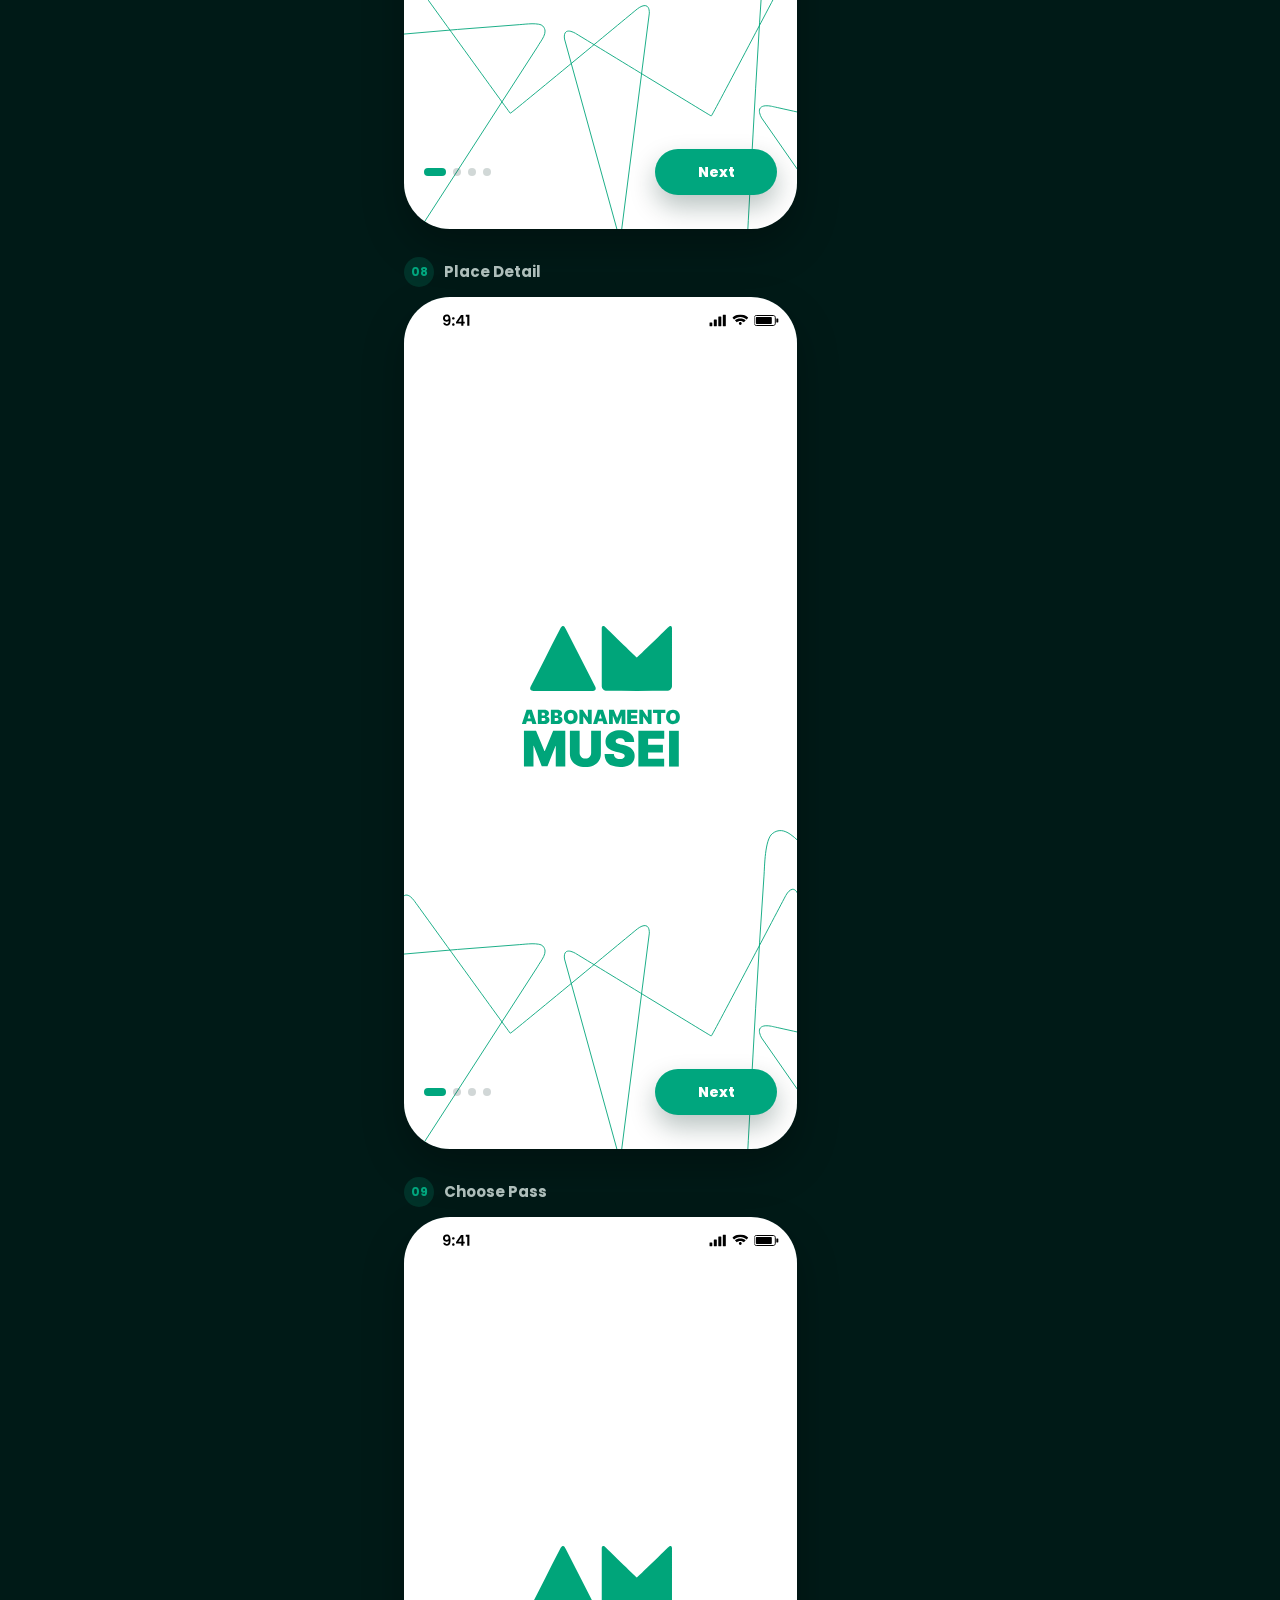
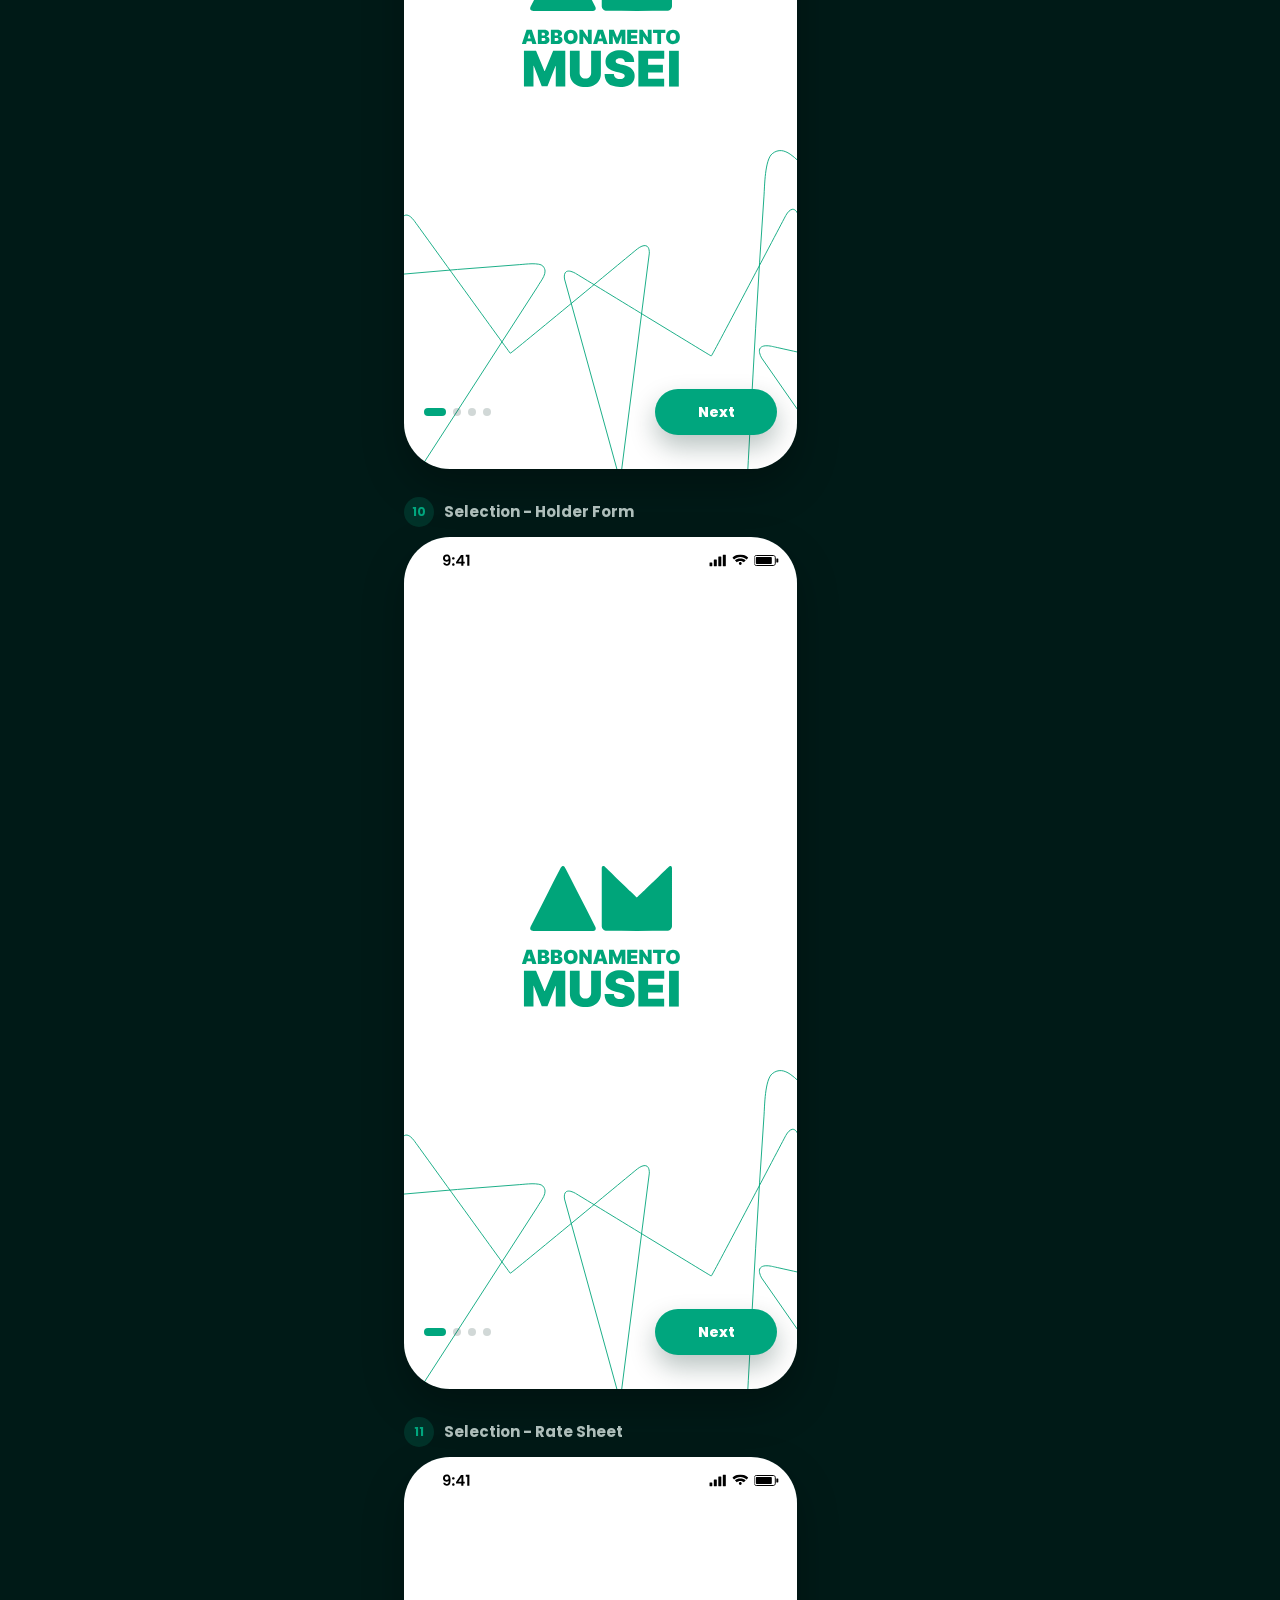
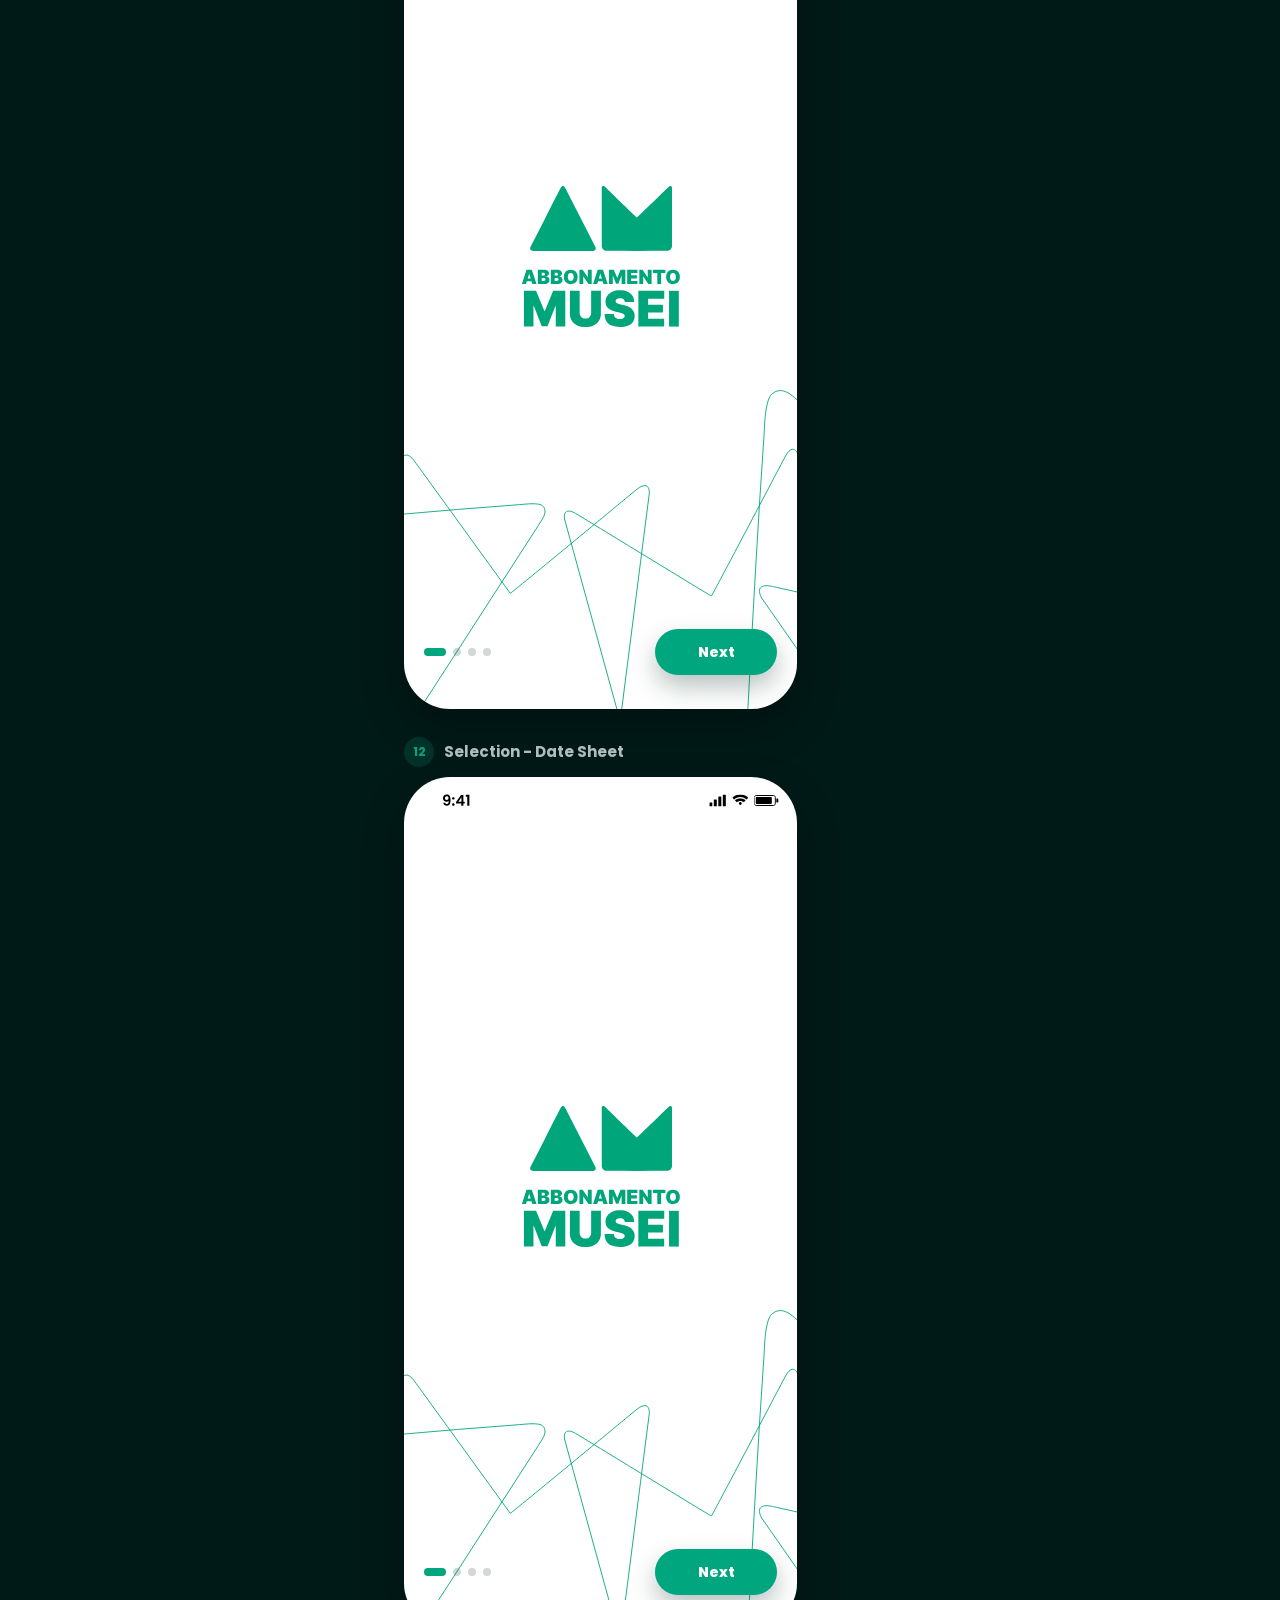
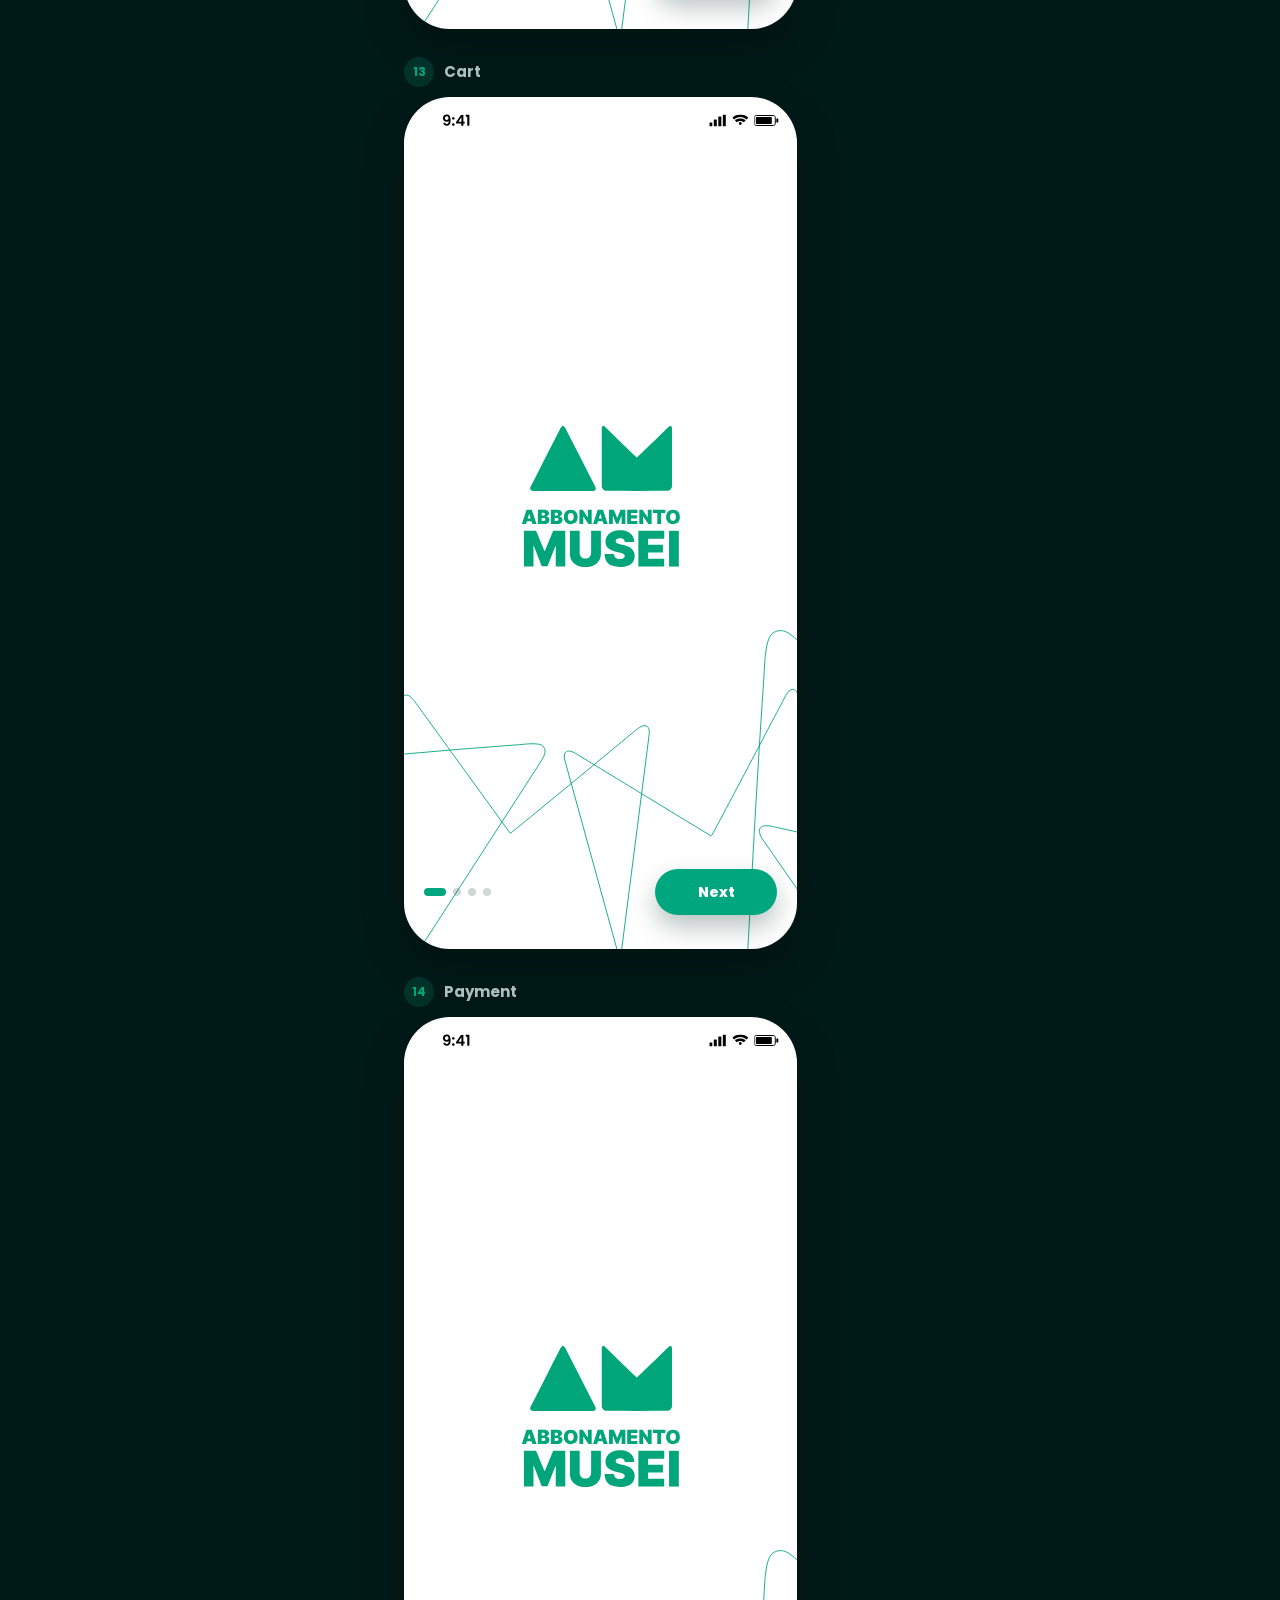
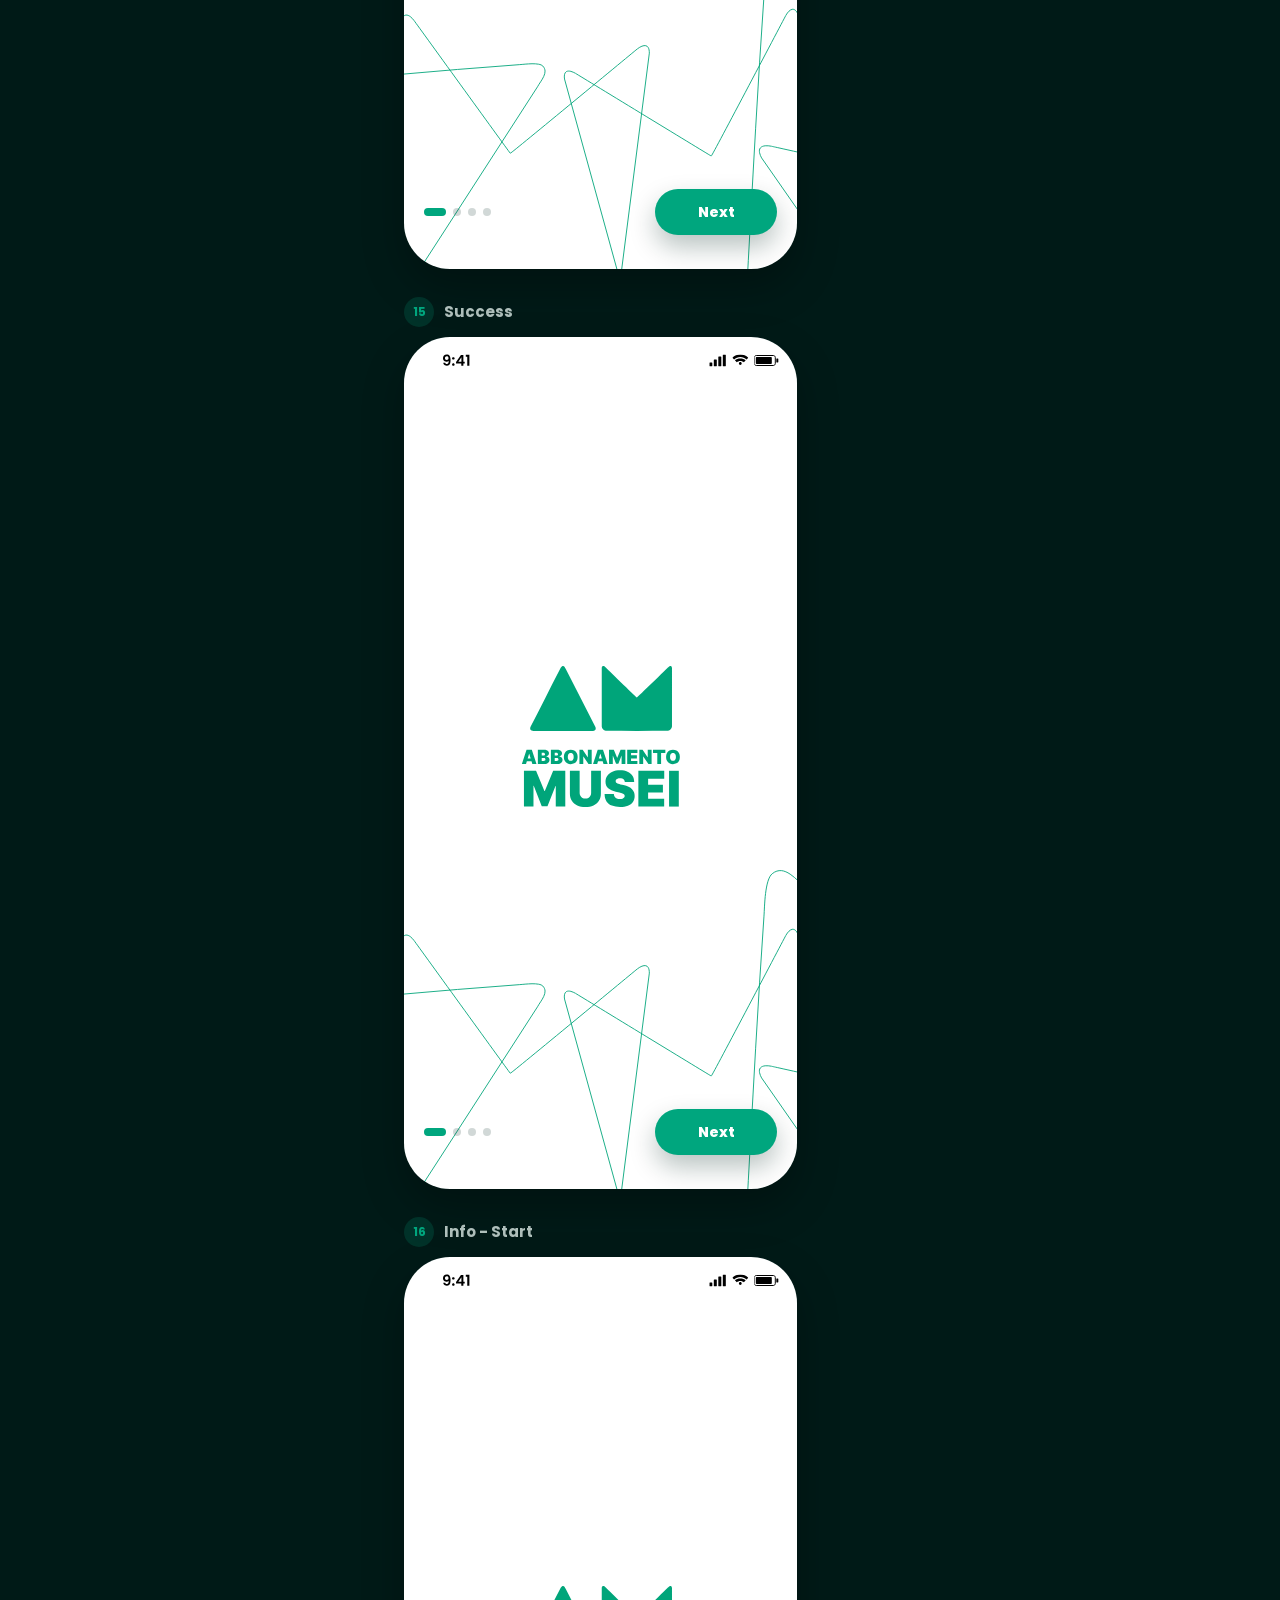
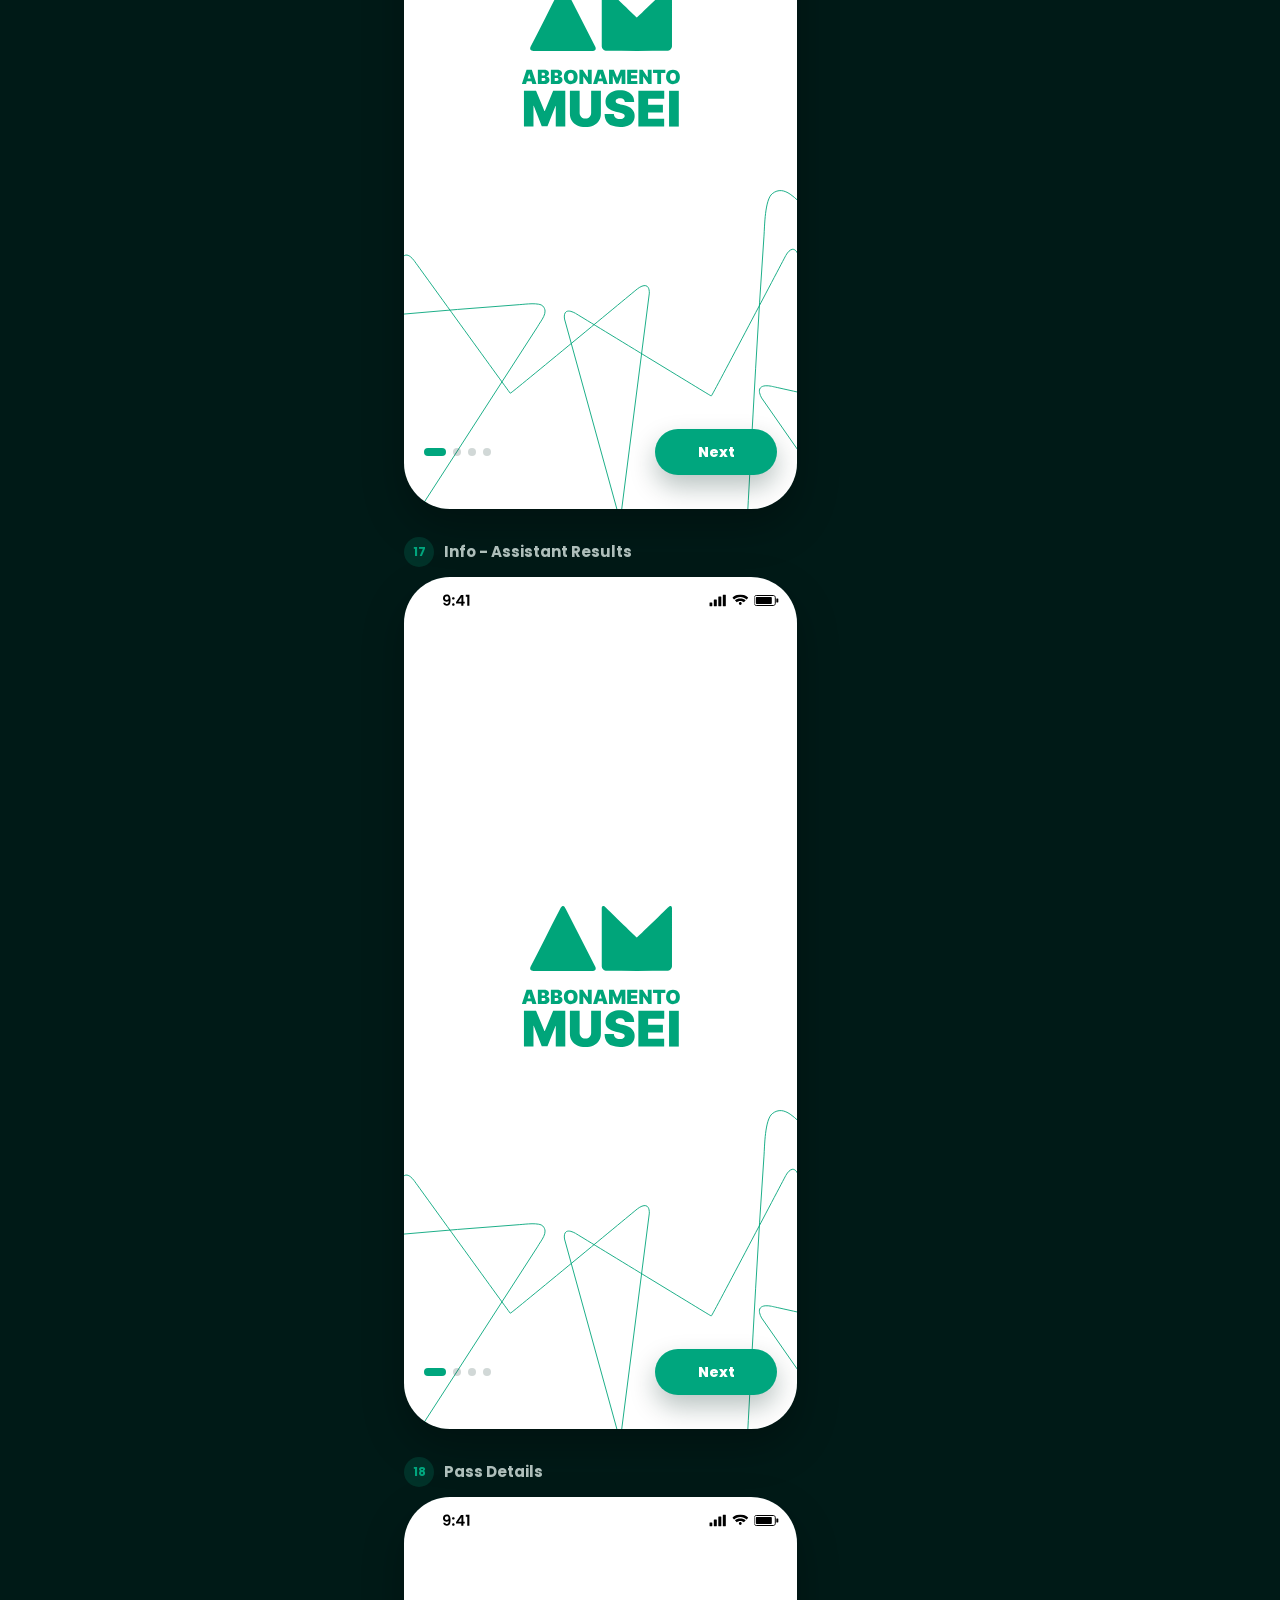
==== commit d0c09034: "Fix English labels showcase states and solid nav button" ====
--- a/p2.html
+++ b/p2.html
@@ -89,9 +89,9 @@
 </head>
 <body class="has-page-switcher" data-theme="dark">
   <nav class="page-switcher" aria-label="Page switcher">
-    <a href="index.html?v=page-switcher">Prototype</a>
-    <a class="is-active" href="p2.html?v=p2-p3-switcher">P2 Dark</a>
-    <a href="p3.html?v=p2-p3-switcher">P3 Light</a>
+    <a href="index.html?v=english-showcase-nav">Prototype</a>
+    <a class="is-active" href="p2.html?v=split-states">P2 Dark</a>
+    <a href="p3.html?v=split-states">P3 Light</a>
   </nav>
   <main class="showcase-page">
     <header class="showcase-header">
@@ -101,6 +101,6 @@
     </header>
     <section class="showcase-list" id="showcaseList"></section>
   </main>
-  <script src="showcase.js?v=20260618-p2-p3"></script>
+  <script src="showcase.js?v=20260621-split-states"></script>
 </body>
 </html>
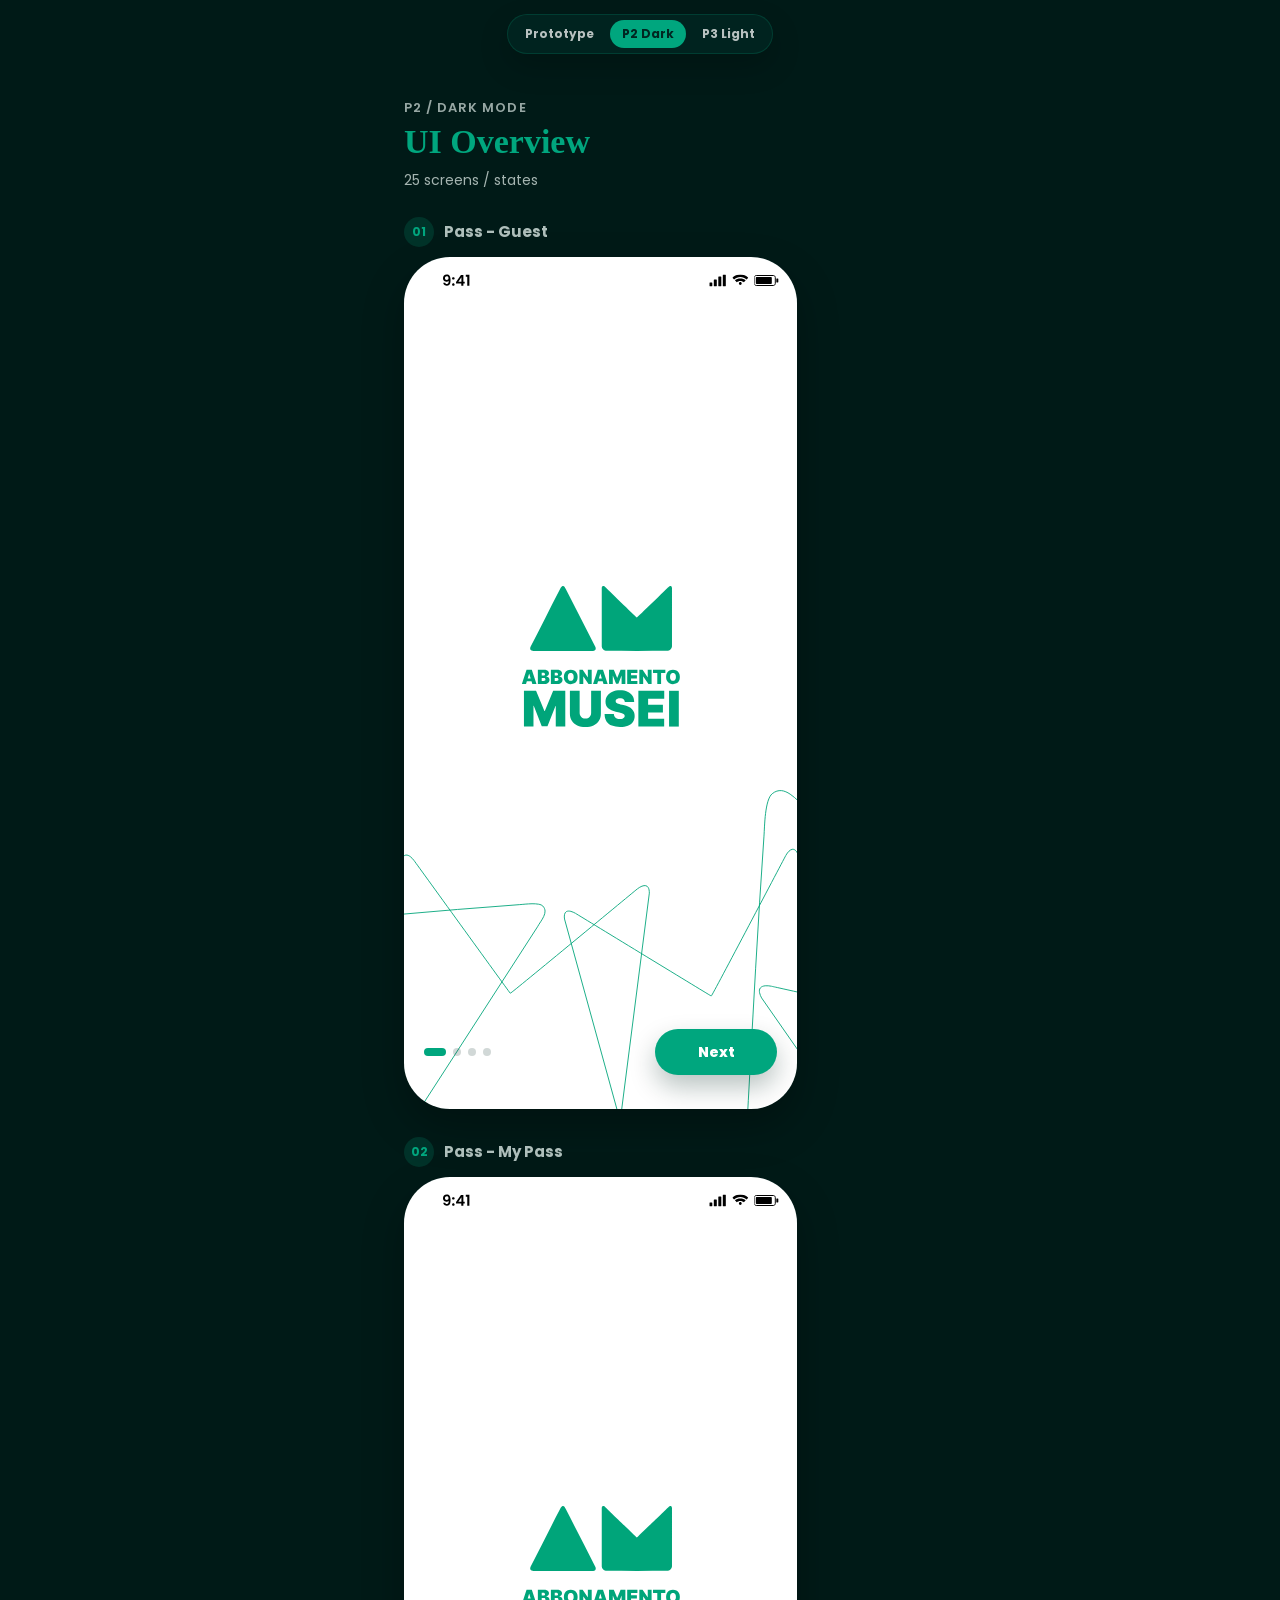
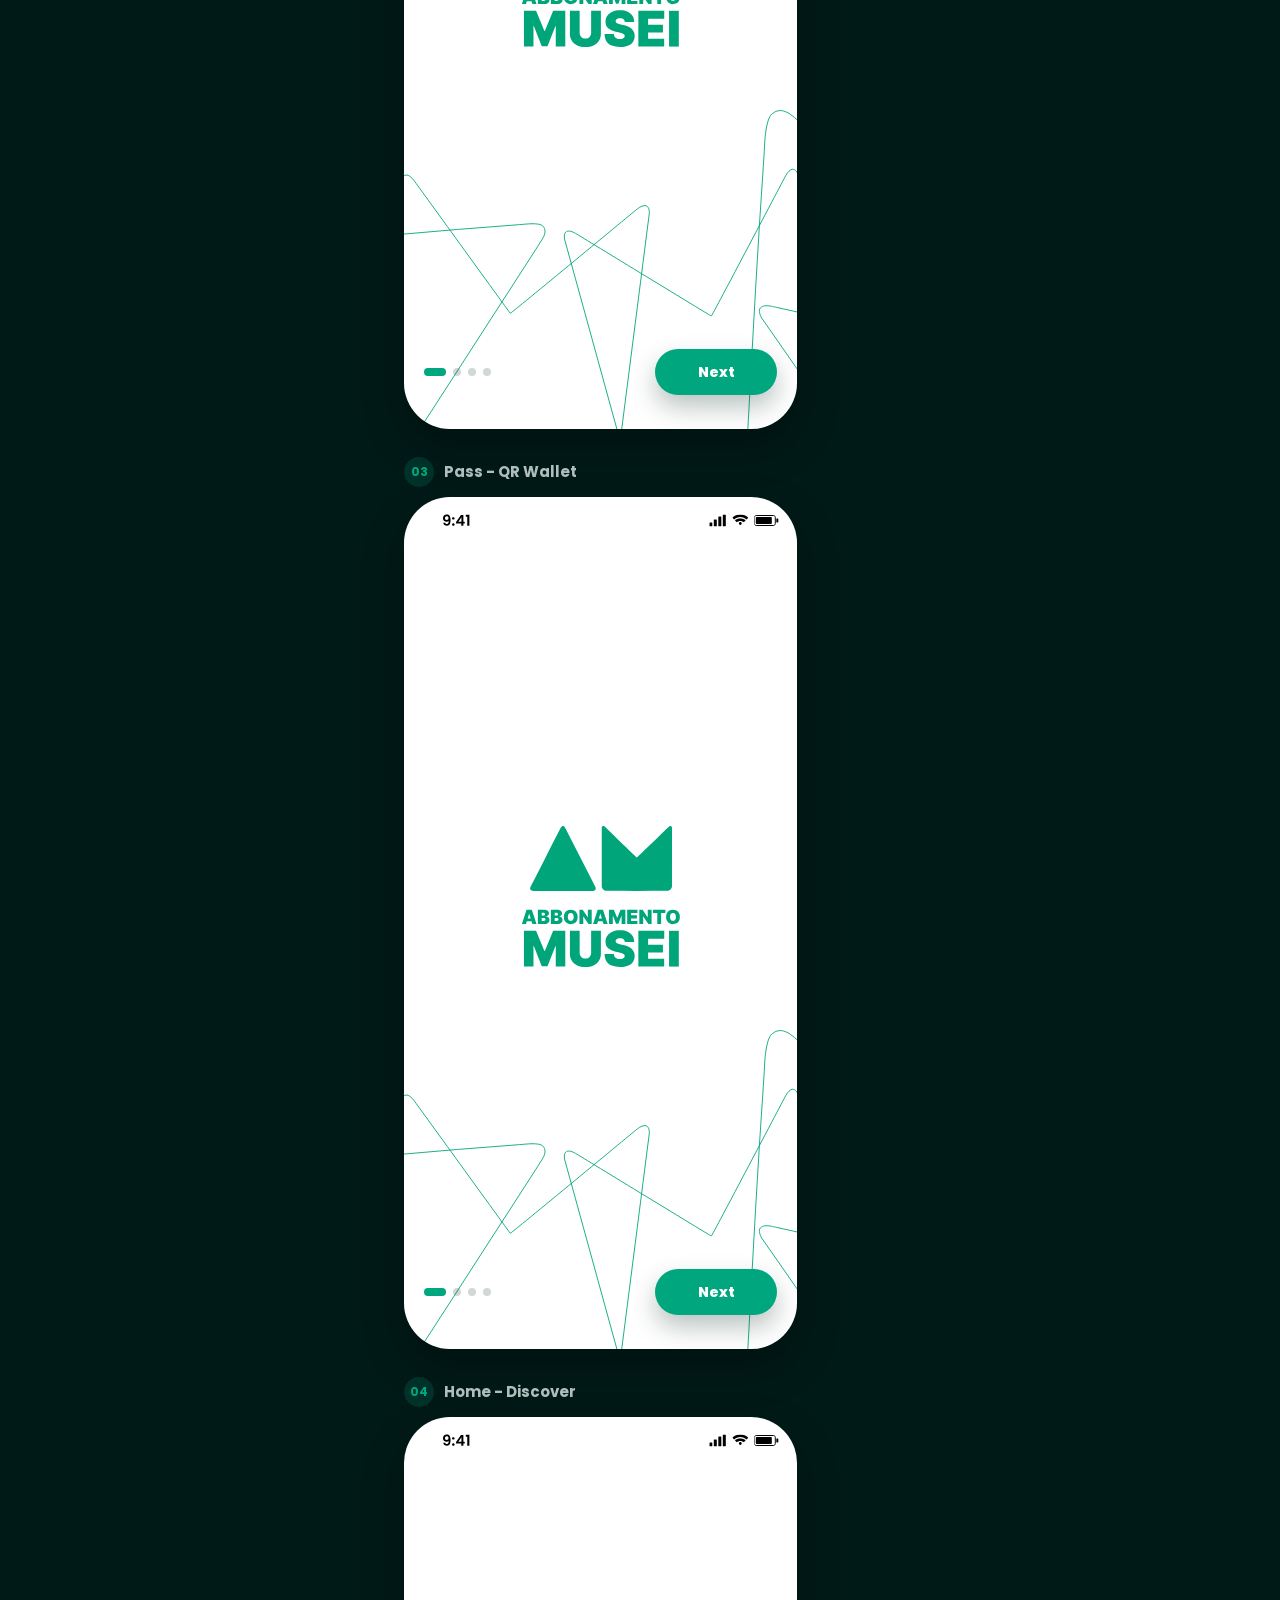
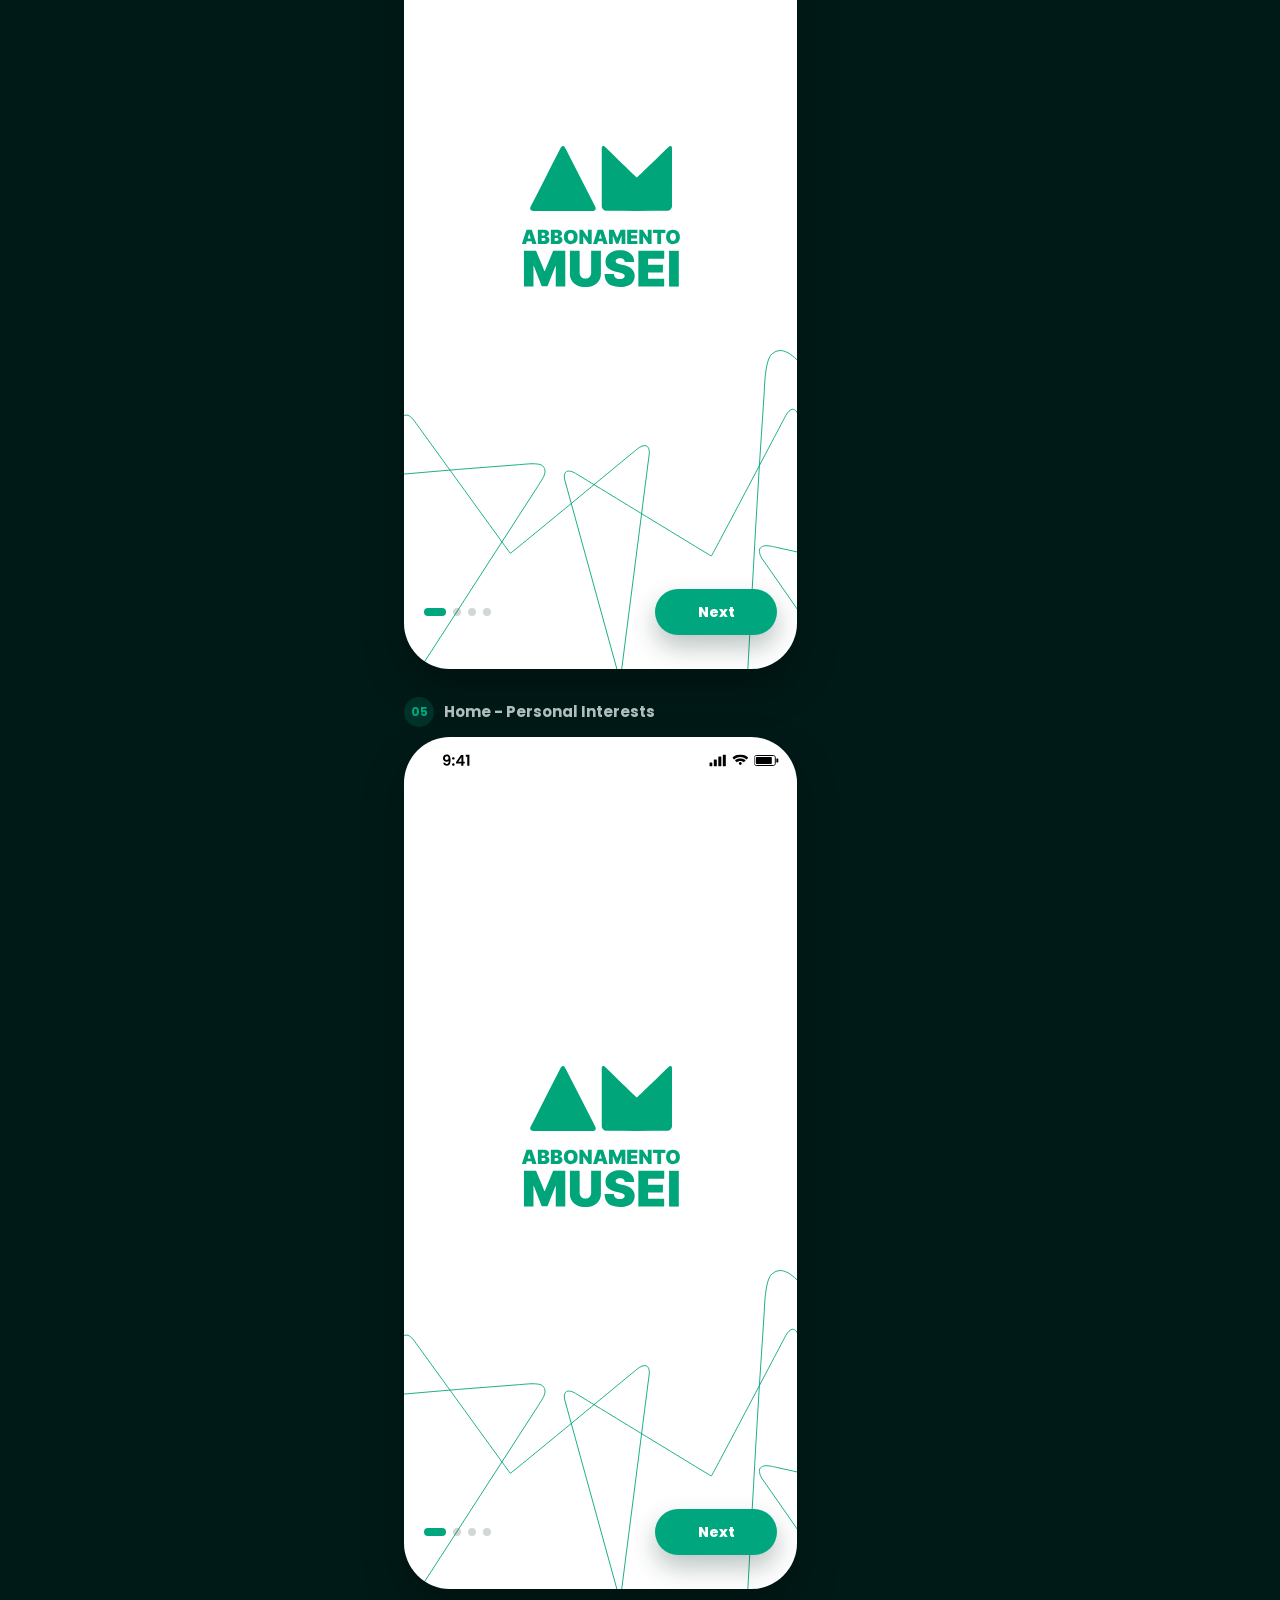
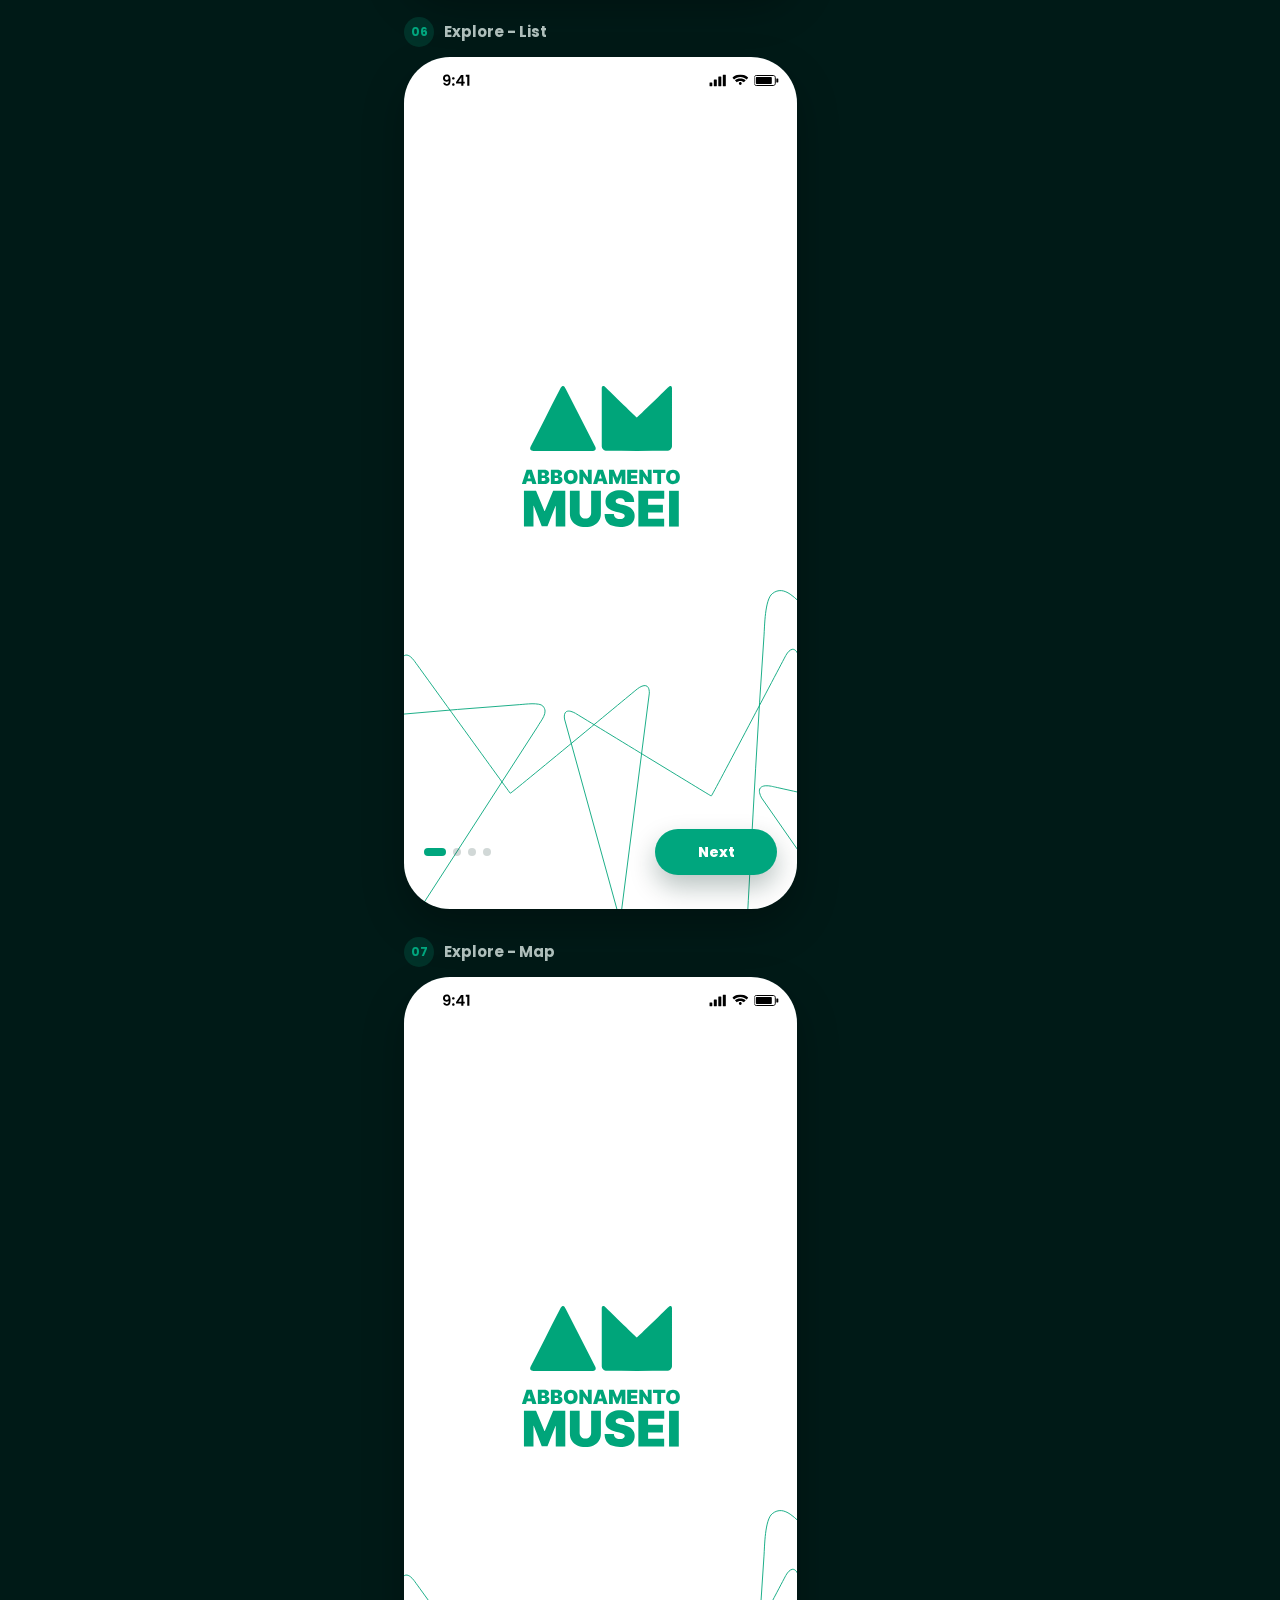
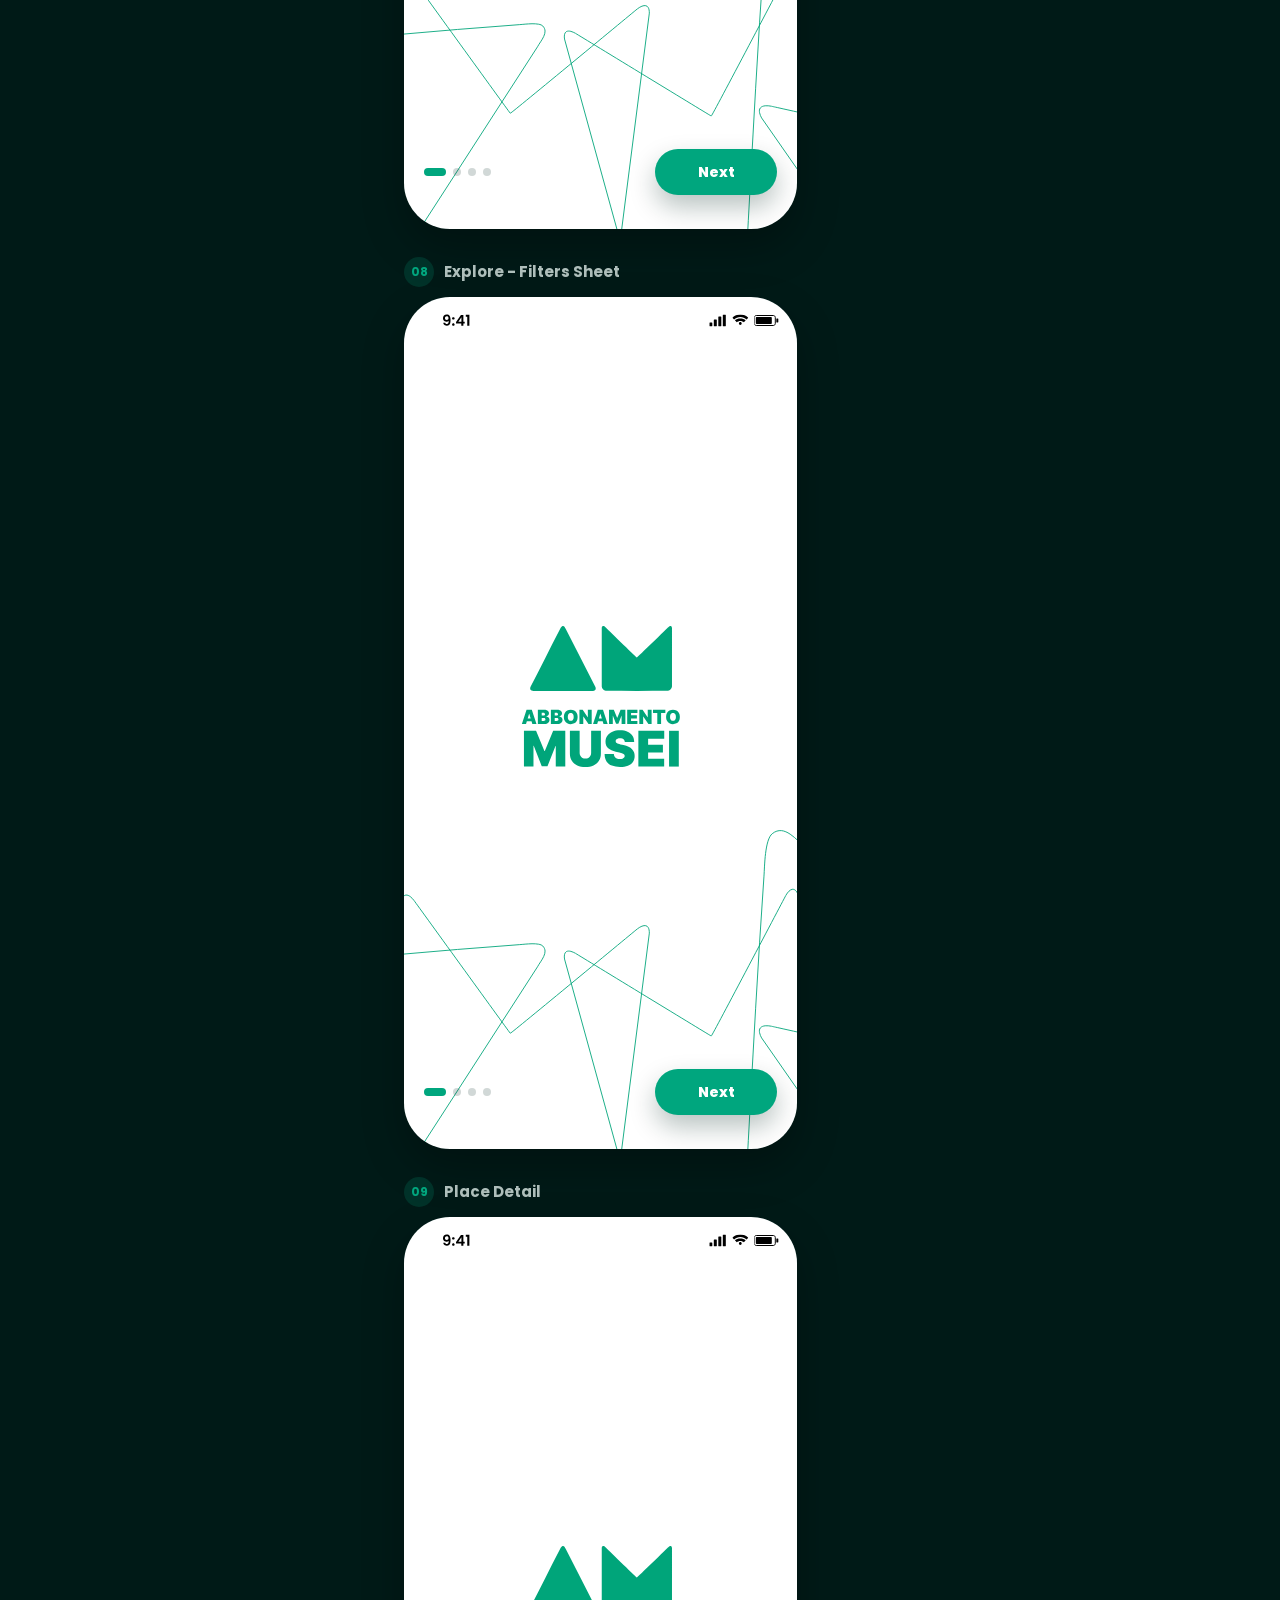
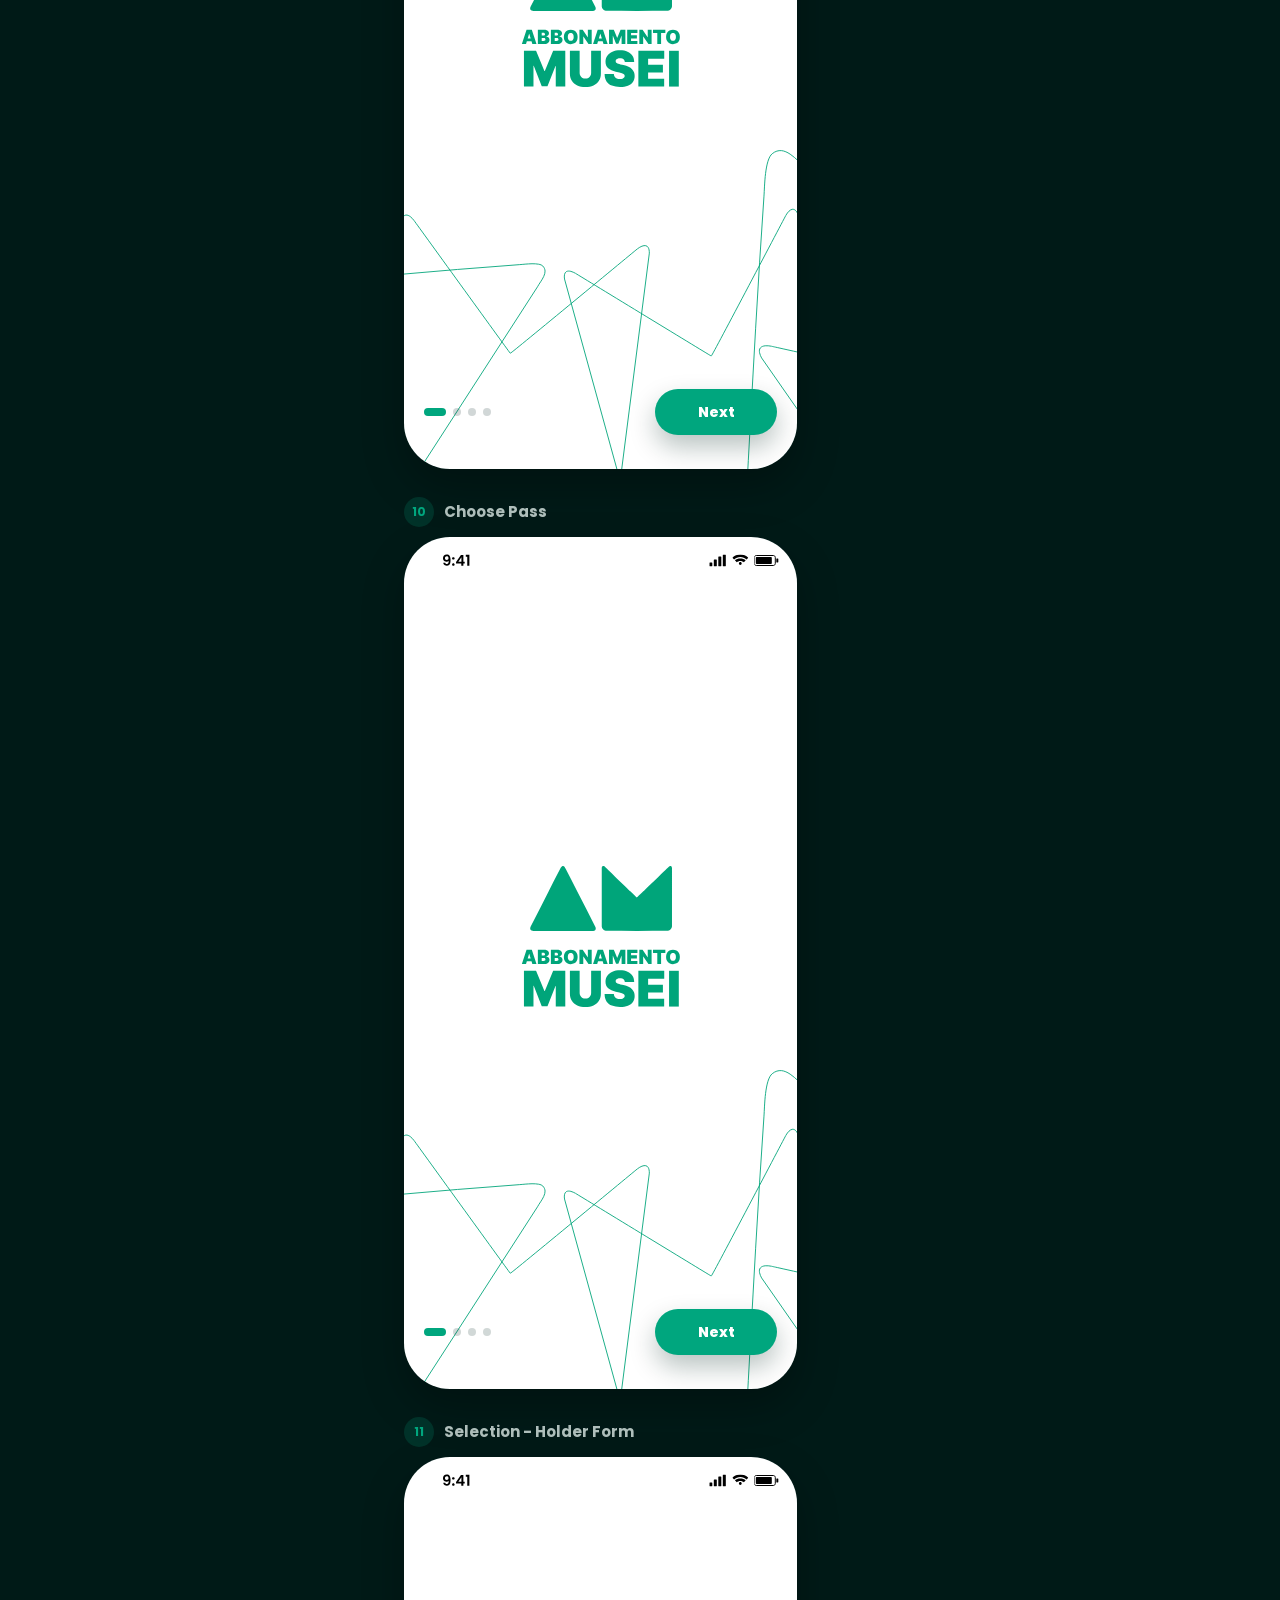
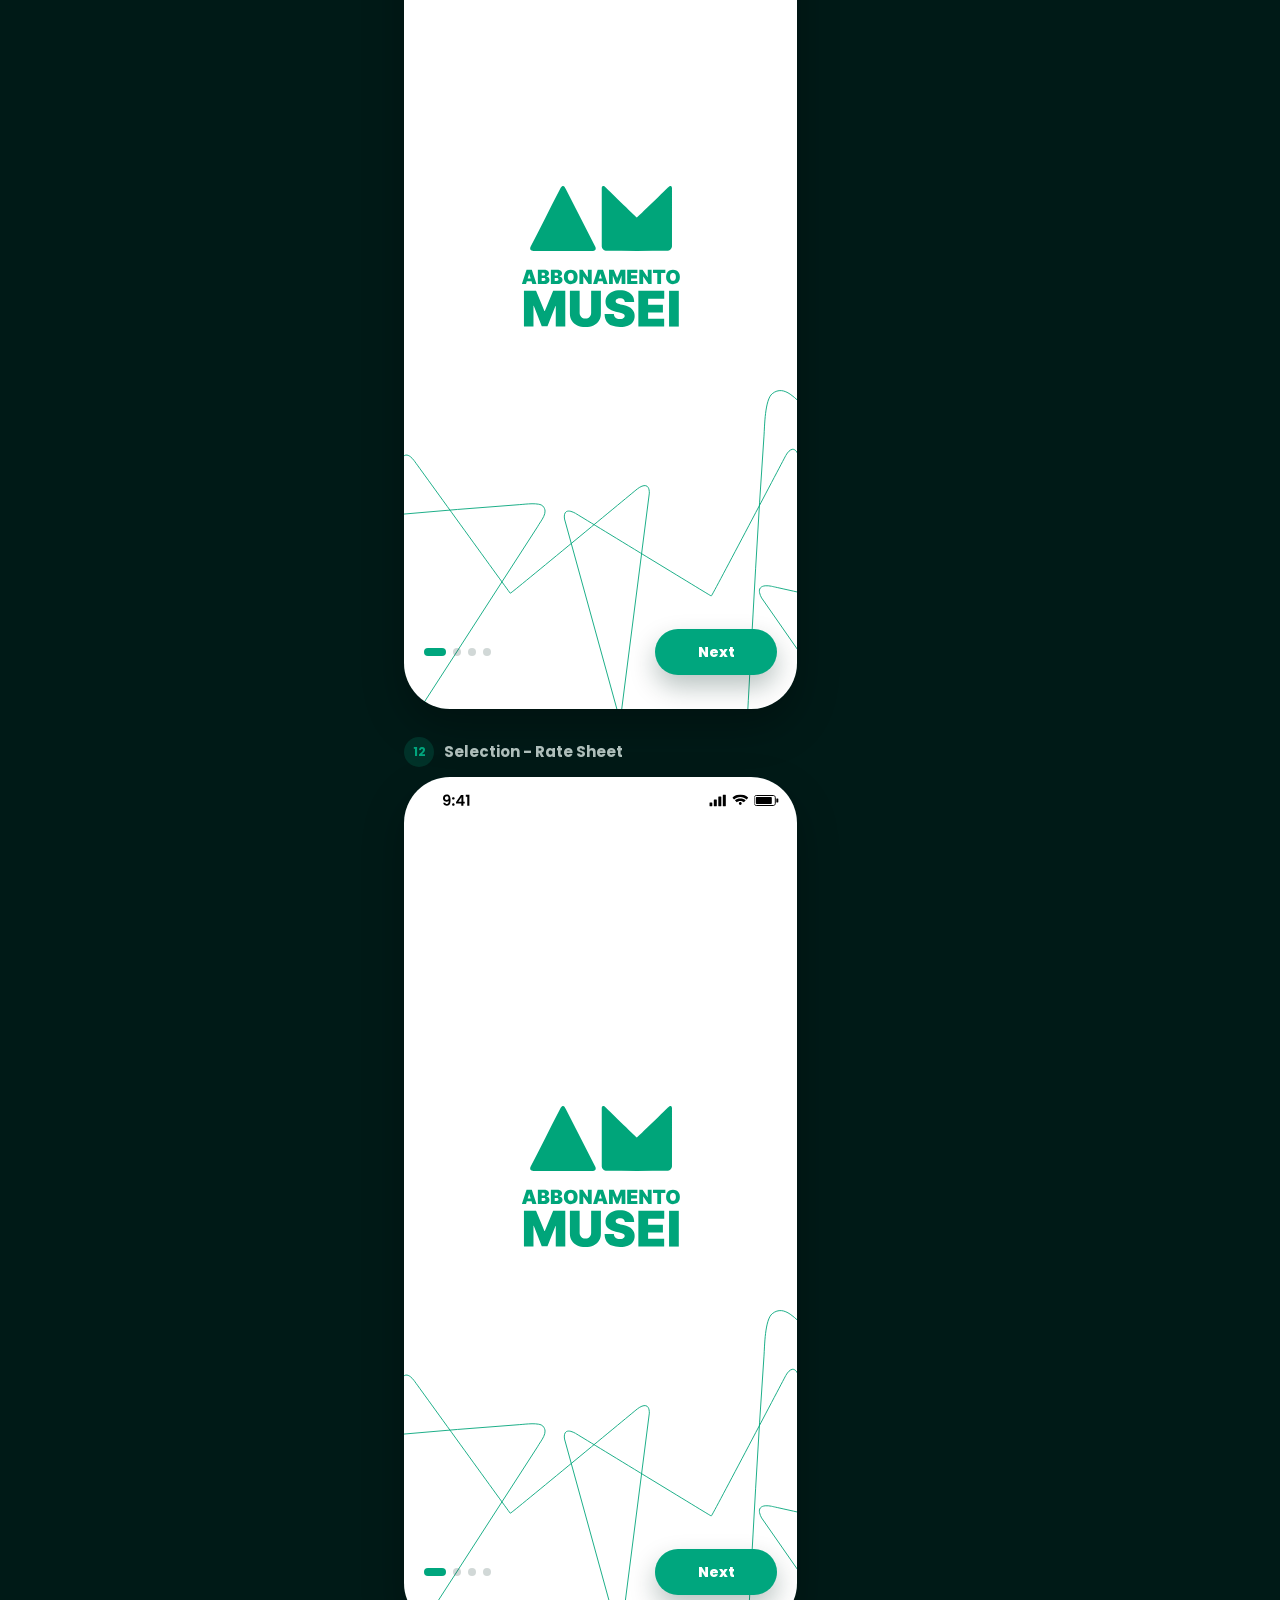
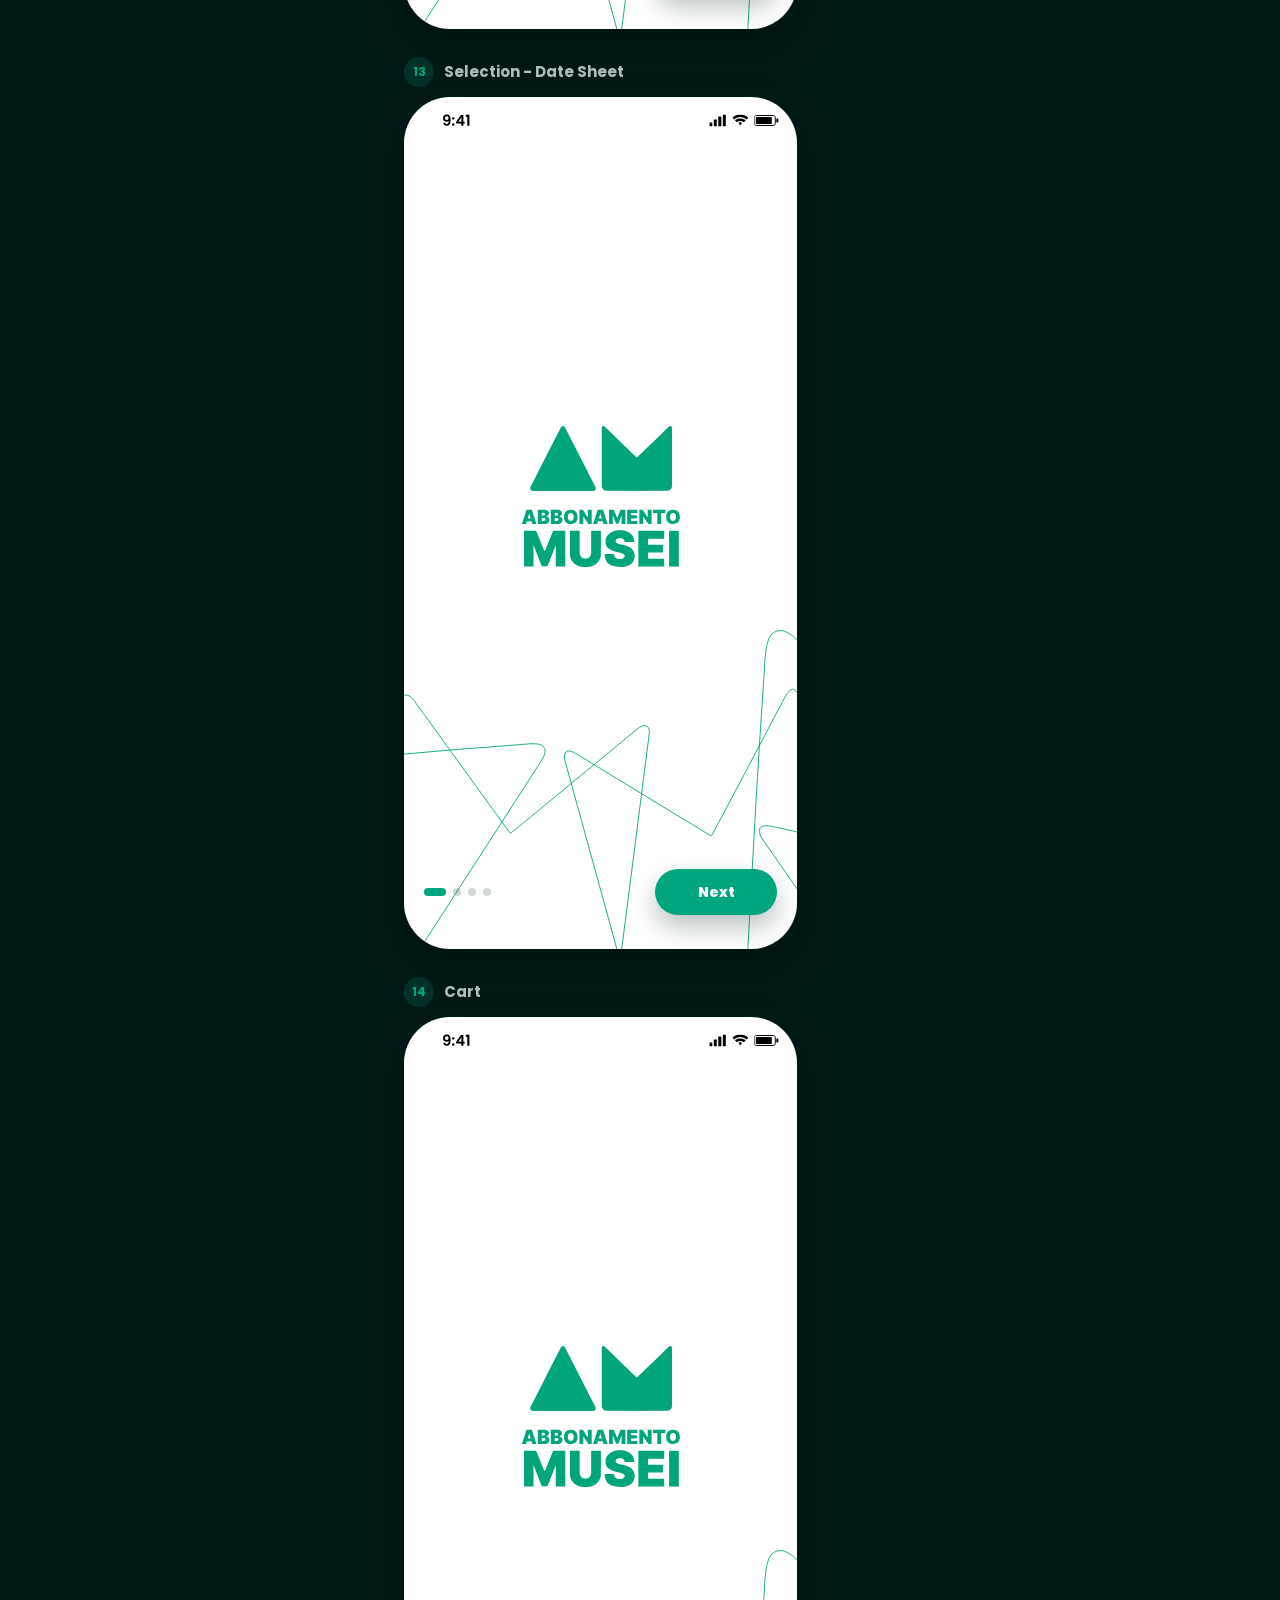
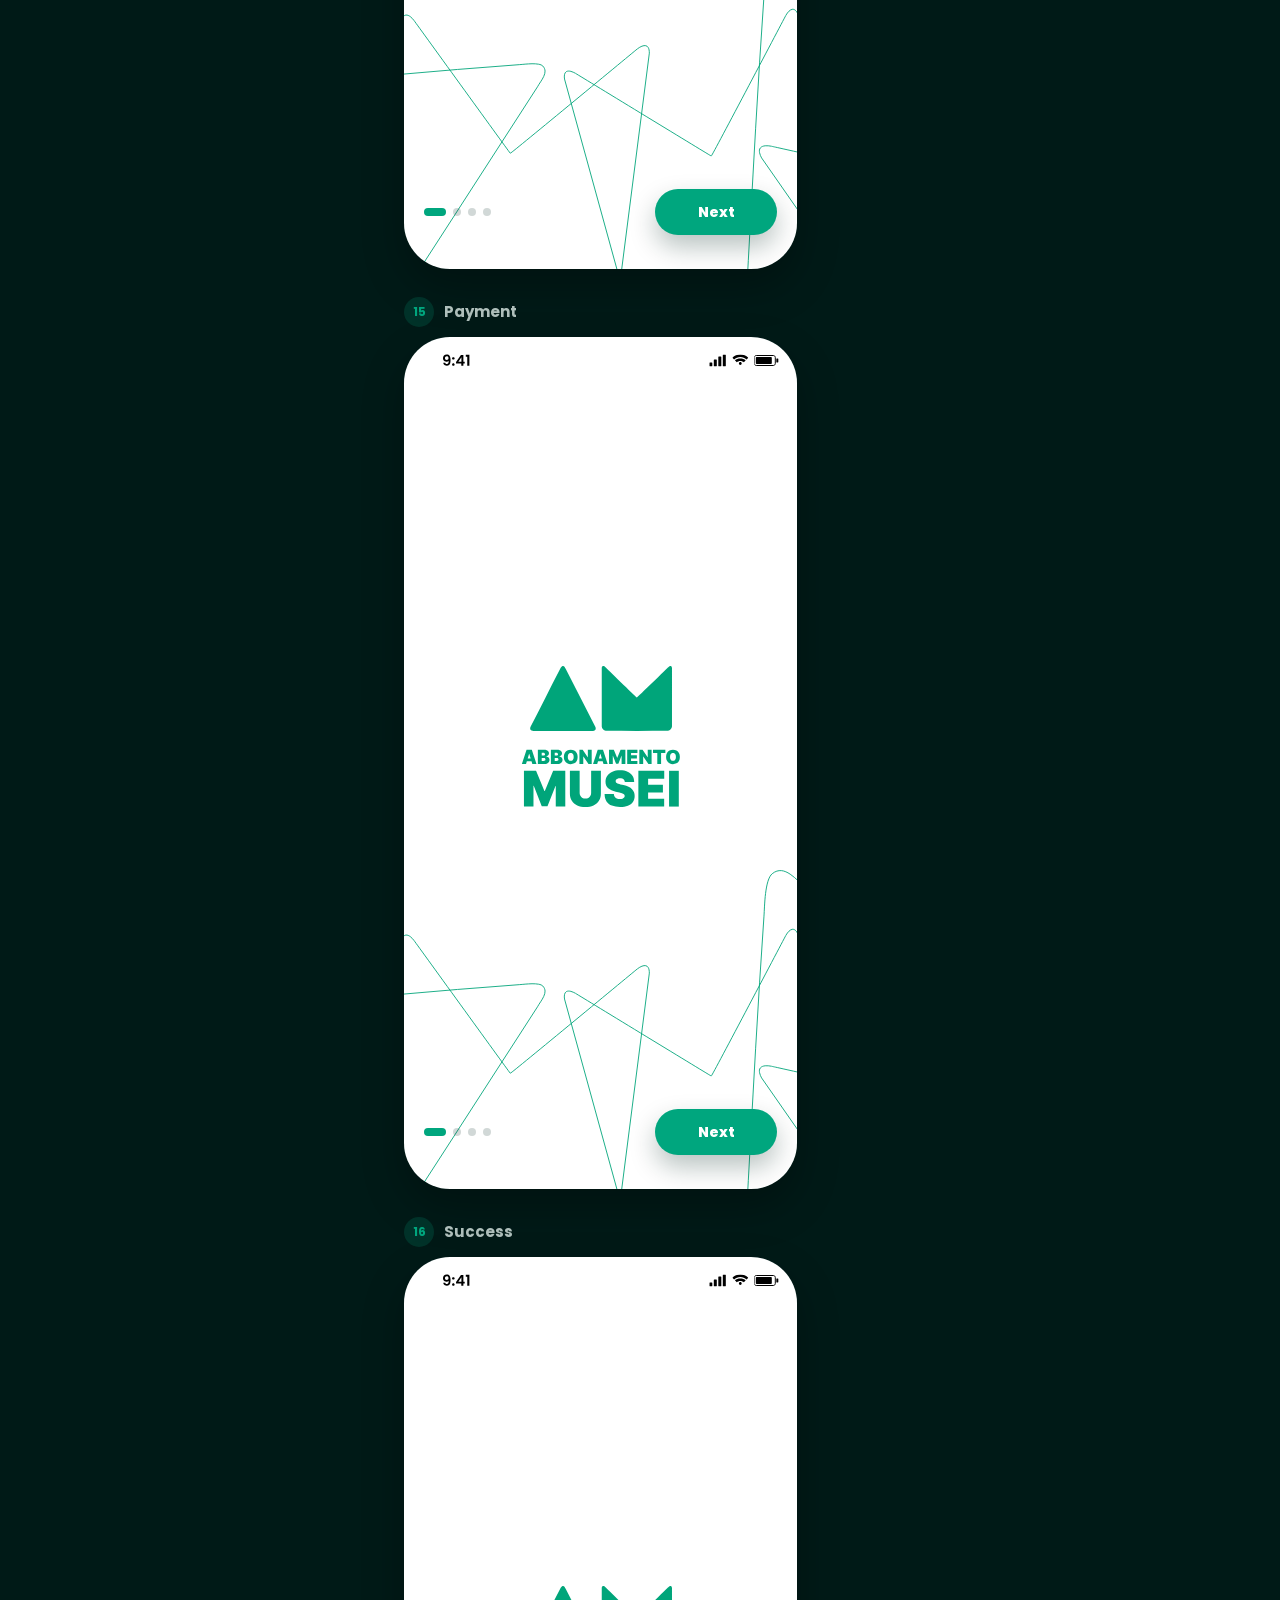
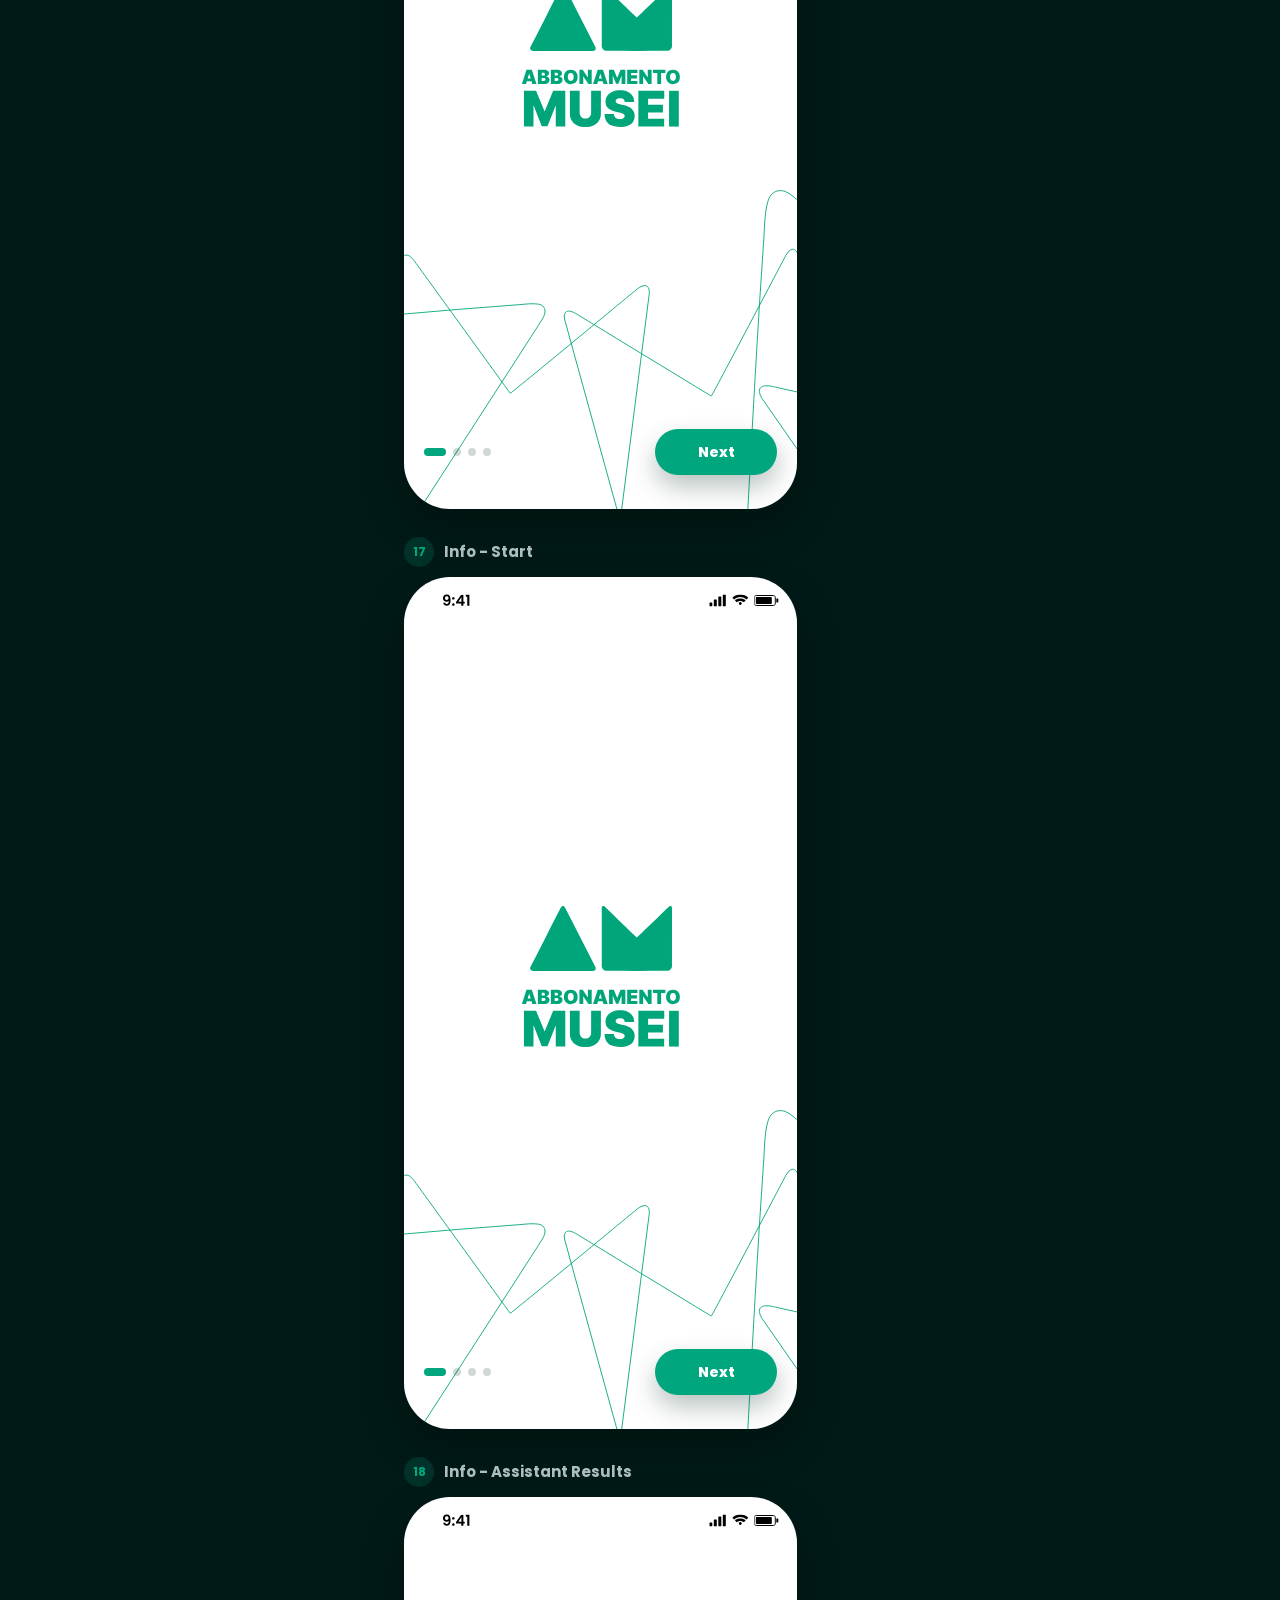
==== commit e7e32e20: "Add QR wallet detail page" ====
--- a/p2.html
+++ b/p2.html
@@ -101,6 +101,6 @@
     </header>
     <section class="showcase-list" id="showcaseList"></section>
   </main>
-  <script src="showcase.js?v=20260621-split-states"></script>
+  <script src="showcase.js?v=20260621-qr-wallet-page"></script>
 </body>
 </html>
